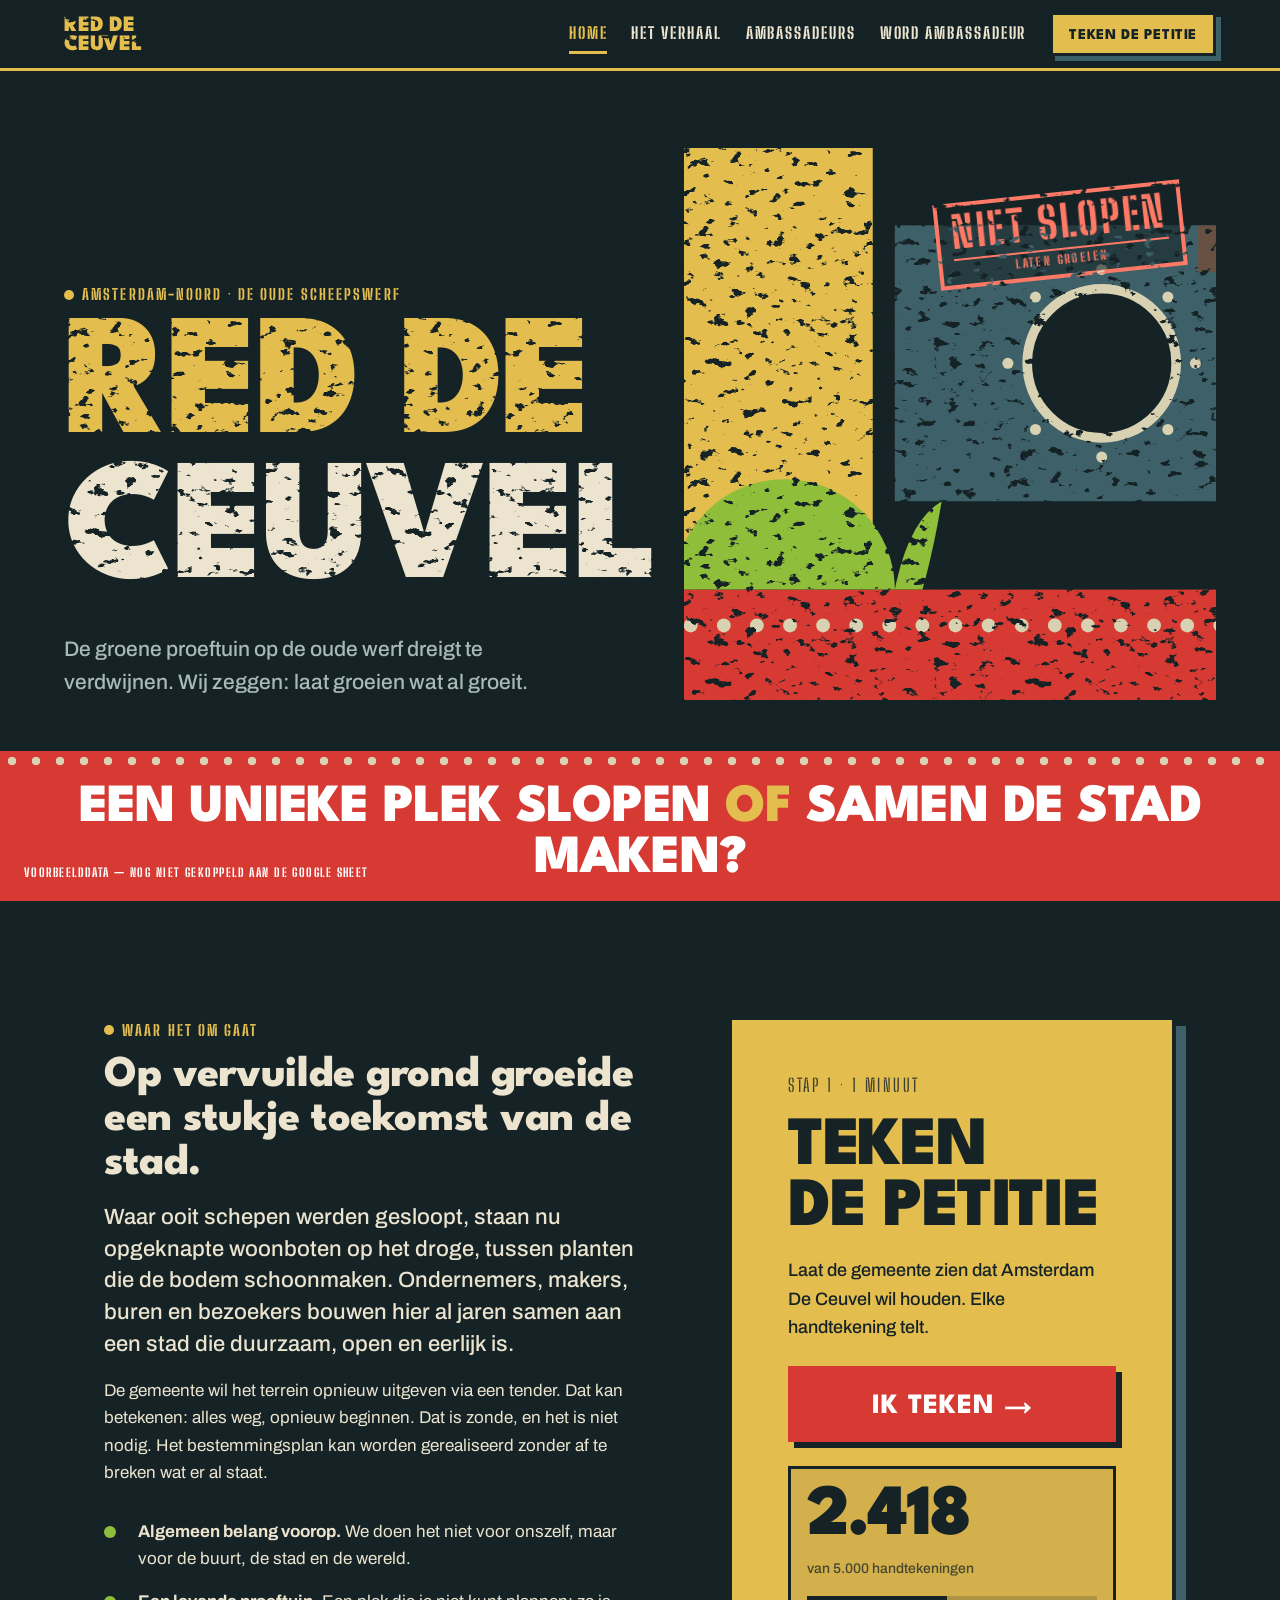
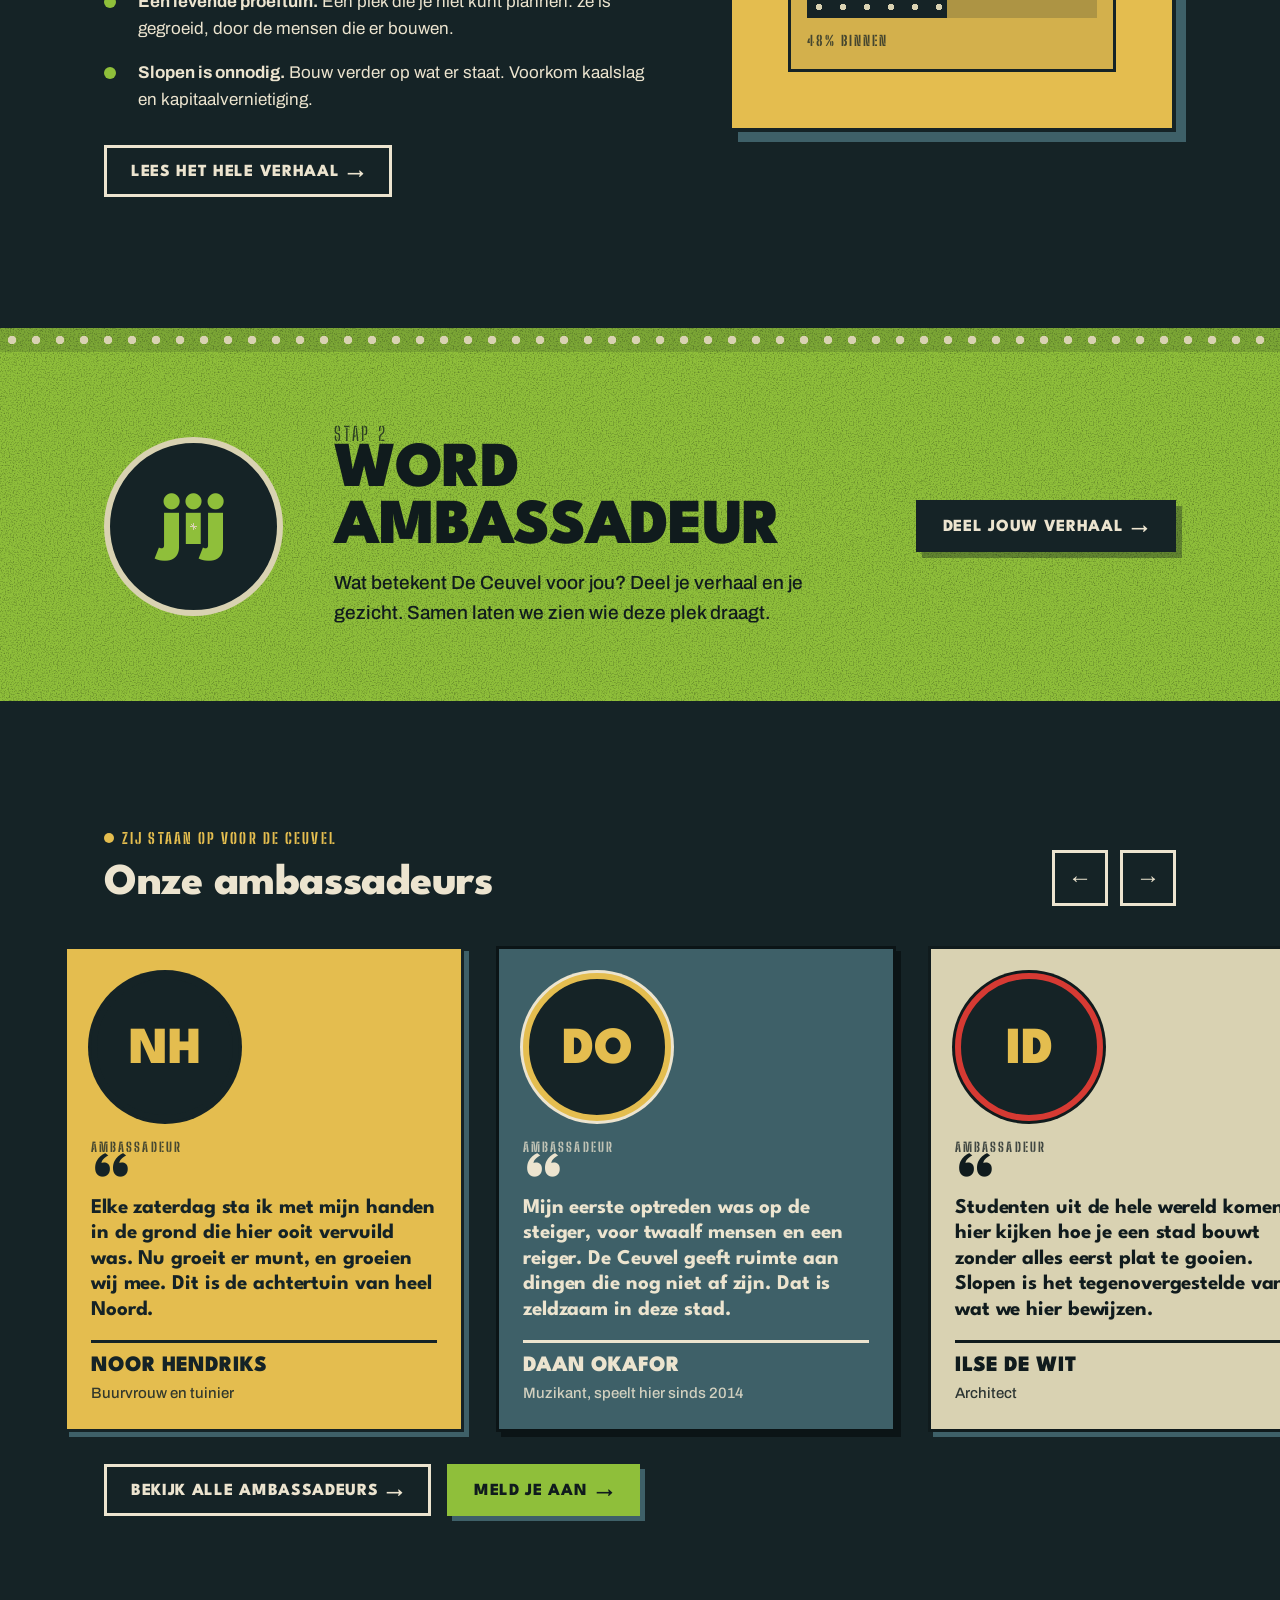
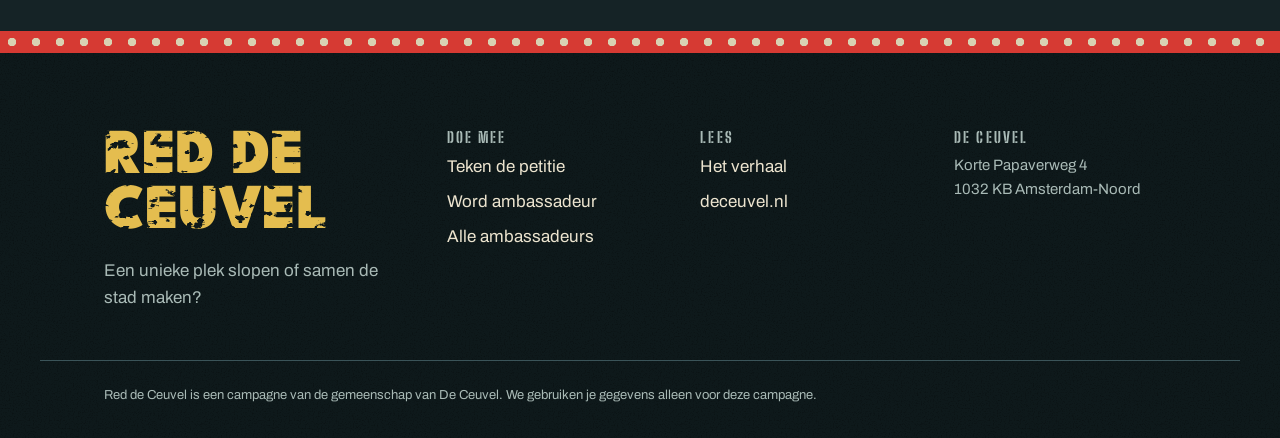
==== index.html @ db4e9fab "Red de Ceuvel actiewebsite: landing, petitie, ambassadeurs, verhaal + Google Sheets-backend Co-Autho" ====
<!doctype html>
<html lang="nl">
<head>
<meta charset="utf-8">
<meta name="viewport" content="width=device-width, initial-scale=1">
<title>Red de Ceuvel — Een unieke plek slopen of samen de stad maken?</title>
<meta name="description" content="De Ceuvel in Amsterdam-Noord dreigt te verdwijnen. Teken de petitie en word ambassadeur van de groene proeftuin op de oude scheepswerf.">
<meta property="og:title" content="Red de Ceuvel">
<meta property="og:description" content="Een unieke plek slopen of samen de stad maken? Teken voor het behoud van de Ceuvel.">
<meta property="og:url" content="https://reddeceuvel.nl/">
<meta property="og:type" content="website">
<meta name="theme-color" content="#152326">
<link rel="icon" href="assets/img/favicon.svg" type="image/svg+xml">
<link rel="preconnect" href="https://fonts.googleapis.com"><link rel="preconnect" href="https://fonts.gstatic.com" crossorigin>
<link rel="stylesheet" href="https://fonts.googleapis.com/css2?family=Archivo:wght@400;500;600;700&family=League+Spartan:wght@700;800;900&display=swap">
<link rel="stylesheet" href="https://fonts.googleapis.com/css2?family=Big+Shoulders+Stencil+Display:wght@800&display=swap">
<link rel="stylesheet" href="assets/css/style.css">
</head>
<body data-pagina="home">

<main>
  <!-- HERO: beeldmerk met banner -->
  <section class="hero rdc-korrel" aria-labelledby="hero-titel">
    <div class="hero-grond">
      <div class="hero-woorden">
        <p class="rdc-leus-kicker hero-in">Amsterdam-Noord · De oude scheepswerf</p>
        <h1 id="hero-titel" class="hero-merk rdc-grit hero-in hero-in-2"><span>Red de</span><span>Ceuvel</span></h1>
        <p class="hero-sub hero-in hero-in-3">De groene proeftuin op de oude werf dreigt te verdwijnen. Wij zeggen: laat groeien wat al groeit.</p>
      </div>
      <div class="hero-kunst" aria-hidden="true">
        <img class="rdc-grit" src="assets/img/werf.svg" alt="" style="position:absolute;inset:0;width:100%;height:100%;object-fit:cover">
        <span class="rdc-stamp rdc-stamp-sein rdc-grit-licht hero-stempel">Niet slopen<span class="rdc-stamp-sub">Laten groeien</span></span>
      </div>
    </div>
    <div class="hero-banner">
      <div class="nagelrij" aria-hidden="true"></div>
      <p class="hero-banner-tekst">Een unieke plek slopen <em>of</em> samen de stad maken?</p>
    </div>
  </section>

  <!-- PITCH + PETITIE CTA -->
  <section class="sectie">
    <div class="binnen pitch">
      <div class="opkomst">
        <p class="rdc-leus-kicker">Waar het om gaat</p>
        <h2 class="kop">Op vervuilde grond groeide een stukje toekomst van de stad.</h2>
        <p class="intro">Waar ooit schepen werden gesloopt, staan nu opgeknapte woonboten op het droge, tussen planten die de bodem schoonmaken. Ondernemers, makers, buren en bezoekers bouwen hier al jaren samen aan een stad die duurzaam, open en eerlijk is.</p>
        <p>De gemeente wil het terrein opnieuw uitgeven via een tender. Dat kan betekenen: alles weg, opnieuw beginnen. Dat is zonde, en het is niet nodig. Het bestemmingsplan kan worden gerealiseerd zonder af te breken wat er al staat.</p>
        <ul class="pitch-feiten">
          <li><span><b>Algemeen belang voorop.</b> We doen het niet voor onszelf, maar voor de buurt, de stad en de wereld.</span></li>
          <li><span><b>Een levende proeftuin.</b> Een plek die je niet kunt plannen: ze is gegroeid, door de mensen die er bouwen.</span></li>
          <li><span><b>Slopen is onnodig.</b> Bouw verder op wat er staat. Voorkom kaalslag en kapitaalvernietiging.</span></li>
        </ul>
        <p style="margin-top:var(--space-8)"><a class="rdc-btn rdc-btn-ghost rdc-btn-pijl" href="verhaal.html">Lees het hele verhaal</a></p>
      </div>
      <div class="cta-blok opkomst" id="teken">
        <p class="label">Stap 1 · 1 minuut</p>
        <h2>Teken<br>de petitie</h2>
        <p>Laat de gemeente zien dat Amsterdam De Ceuvel wil houden. Elke handtekening telt.</p>
        <a class="rdc-btn rdc-btn-sein rdc-btn-xl rdc-btn-pijl" href="petitie.html" style="width:100%">Ik teken</a>
        <div data-teller></div>
      </div>
    </div>
  </section>

  <!-- TWEEDE CTA: AMBASSADEUR -->
  <section class="amb-cta rdc-korrel">
    <div class="nagelrij" aria-hidden="true" style="background-color:rgba(16,27,29,.15)"></div>
    <div class="binnen">
      <div class="poort-groot" aria-hidden="true">jij</div>
      <div>
        <p class="label" style="color:var(--on-mos);opacity:.75">Stap 2</p>
        <h2>Word ambassadeur</h2>
        <p>Wat betekent De Ceuvel voor jou? Deel je verhaal en je gezicht. Samen laten we zien wie deze plek draagt.</p>
      </div>
      <a class="rdc-btn rdc-btn-pijl" href="word-ambassadeur.html">Deel jouw verhaal</a>
    </div>
  </section>

  <!-- CAROUSEL AMBASSADEURS -->
  <section class="sectie" aria-labelledby="amb-titel">
    <div class="binnen carrousel-kop">
      <div>
        <p class="rdc-leus-kicker">Zij staan op voor De Ceuvel</p>
        <h2 id="amb-titel" class="kop" style="margin:0">Onze ambassadeurs</h2>
      </div>
      <div class="carrousel-pijlen">
        <button class="pijl" data-richting="-1" aria-label="Vorige ambassadeurs">←</button>
        <button class="pijl" data-richting="1" aria-label="Volgende ambassadeurs">→</button>
      </div>
    </div>
    <div class="carrousel">
      <div class="carrousel-spoor" id="carrousel" tabindex="0" aria-label="Ambassadeurs"></div>
    </div>
    <div class="binnen" style="display:flex;gap:var(--space-4);flex-wrap:wrap">
      <a class="rdc-btn rdc-btn-ghost rdc-btn-pijl" href="ambassadeurs.html">Bekijk alle ambassadeurs</a>
      <a class="rdc-btn rdc-btn-mos rdc-btn-pijl" href="aanmelden.html">Meld je aan</a>
    </div>
  </section>
</main>

<script src="assets/js/config.js"></script>
<script src="assets/js/api.js"></script>
<script src="assets/js/main.js"></script>
<script>
(function () {
  var spoor = document.getElementById("carrousel");
  RDC.api.data().then(function (d) {
    var lijst = (d.ambassadeurs || []).slice().sort(function (a, b) { return (b.uitgelicht ? 1 : 0) - (a.uitgelicht ? 1 : 0); }).slice(0, 12);
    if (!lijst.length) {
      spoor.innerHTML = '<div class="leeg">De eerste ambassadeurs melden zich nu aan. <a href="aanmelden.html">Word jij de eerste?</a></div>';
      return;
    }
    spoor.innerHTML = lijst.map(function (a, i) { return RDC.ambKaart(a, i); }).join("");
  });

  function schuif(r) {
    var kaart = spoor.firstElementChild; if (!kaart) return;
    var stap = kaart.getBoundingClientRect().width + 32;
    var eind = spoor.scrollLeft + spoor.clientWidth >= spoor.scrollWidth - 8;
    if (r > 0 && eind) spoor.scrollTo({ left: 0, behavior: "smooth" });
    else spoor.scrollBy({ left: r * stap, behavior: "smooth" });
  }
  document.querySelectorAll(".pijl").forEach(function (b) {
    b.addEventListener("click", function () { schuif(+b.getAttribute("data-richting")); pauze = true; });
  });
  // automatisch doordraaien tot iemand zelf gaat schuiven
  var pauze = false;
  ["pointerdown", "wheel", "touchstart", "focusin", "mouseenter"].forEach(function (ev) { spoor.addEventListener(ev, function () { pauze = true; }, { passive: true }); });
  if (!matchMedia("(prefers-reduced-motion: reduce)").matches) setInterval(function () { if (!pauze && !document.hidden) schuif(1); }, 5000);
})();
</script>
</body>
</html>
---- assets/css/style.css ----
/* =========================================================================
   Red de Ceuvel — reddeceuvel.nl
   Huisstijl: "Red de Ceuvel" design system (thema Staal standaard, Papier voor lange tekst)
   ========================================================================= */

/* ---------- tokens ---------- */
:root {
  --surface: #152326; --surface-raised: #1f3236; --line: #3b5459;
  --ink: #ece4cf; --ink-muted: #a9bab6;
  --oker: #e4bd4f; --on-oker: #152326;
  --sein: #d63a33; --on-sein: #ffffff; --sein-tekst: #ff7a66;
  --mos: #8fbf3a; --on-mos: #101b1d;
  --staal: #3e6068; --on-staal: #ece4cf;
  --roest: #8a4524; --korstmos: #d9d2b2;
  --accent-tekst: var(--oker);
  --shadow-plaat: 5px 5px 0 #3e6068;
  --focus-ring: 0 0 0 3px #152326, 0 0 0 6px #e4bd4f;

  --font-display: "League Spartan", "Futura", "Avenir Next", sans-serif;
  --font-stencil: "Big Shoulders Stencil Display", "Big Shoulders Stencil", "Impact", sans-serif;
  --font-sans: "Archivo", "Helvetica Neue", Arial, sans-serif;

  --space-1: 4px; --space-2: 8px; --space-3: 12px; --space-4: 16px; --space-6: 24px; --space-8: 32px; --space-12: 48px;
  --radius-0: 0; --radius-sm: 2px; --radius-full: 9999px;
  --stroke-haar: 1px; --stroke-plaat: 3px; --stroke-las: 6px;
  --max: 1200px;
  --rand: clamp(20px, 5vw, 64px);
}
.thema-papier {
  --surface: #ece4cf; --surface-raised: #f7f2e4; --line: #b9ad8c;
  --ink: #101b1d; --ink-muted: #4a5856;
  --sein: #b3282d; --on-sein: #f7f2e4; --sein-tekst: #9b2a24;
  --mos: #3f6a1c; --on-mos: #f7f2e4;
  --staal: #2f4b52;
  --accent-tekst: var(--roest);
  --shadow-plaat: 5px 5px 0 #101b1d;
  --focus-ring: 0 0 0 3px #ece4cf, 0 0 0 6px #101b1d;
  background: var(--surface); color: var(--ink);
}

/* ---------- basis ---------- */
*, *::before, *::after { box-sizing: border-box; }
html { scroll-behavior: smooth; -webkit-text-size-adjust: 100%; }
body { margin: 0; font-family: var(--font-sans); font-size: 17px; line-height: 1.6; background: var(--surface); color: var(--ink); overflow-x: hidden; }
img { max-width: 100%; display: block; }
a { color: var(--accent-tekst); text-underline-offset: 3px; }
a:focus-visible, button:focus-visible, input:focus-visible, textarea:focus-visible, select:focus-visible, label:focus-within { outline: none; box-shadow: var(--focus-ring); }
.sr { position: absolute; width: 1px; height: 1px; overflow: hidden; clip: rect(0 0 0 0); white-space: nowrap; }
.binnen { max-width: var(--max); margin: 0 auto; padding: 0 var(--rand); }
.label { font-family: var(--font-stencil); font-weight: 800; font-size: 14px; line-height: 1; letter-spacing: .14em; text-transform: uppercase; color: var(--ink-muted); margin: 0 0 var(--space-3); }
.intro { font-size: clamp(19px, 2vw, 22px); line-height: 1.45; font-weight: 500; }
.kop { font-family: var(--font-display); font-weight: 800; font-size: clamp(30px, 4vw, 44px); line-height: 1; letter-spacing: -.01em; margin: 0 0 var(--space-4); }
.kop-s { font-family: var(--font-display); font-weight: 700; font-size: 24px; line-height: 1.1; margin: 0 0 var(--space-3); }
.sectie { padding: clamp(64px, 9vw, 128px) 0; position: relative; }

/* ---------- textuur: grit & korrel (uit het design system) ---------- */
.rdc-grit { -webkit-mask-image: url("[data-uri]"); mask-image: url("[data-uri]"); -webkit-mask-size: 320px 320px; mask-size: 320px 320px; }
.rdc-grit-licht { -webkit-mask-image: url("[data-uri]"); mask-image: url("[data-uri]"); -webkit-mask-size: 320px 320px; mask-size: 320px 320px; }
.rdc-korrel { position: relative; isolation: isolate; }
.rdc-korrel::after { content: ""; position: absolute; inset: 0; pointer-events: none; background-image: url("[data-uri]"); background-size: 240px 240px; opacity: .35; mix-blend-mode: multiply; z-index: 1; }
.rdc-korrel > * { position: relative; z-index: 2; }

/* klinknagelrij */
.nagelrij { height: 24px; background-image: radial-gradient(circle at 12px 50%, var(--korstmos) 0 4px, transparent 4.5px); background-size: 24px 100%; }
.nagelrij-sein { background-color: var(--sein); height: 28px; }

/* ---------- componenten (design system) ---------- */
.rdc-leus { margin: 0; }
.rdc-leus-kicker { display: inline-flex; align-items: center; gap: var(--space-2); font-family: var(--font-stencil); font-weight: 800; font-size: 15px; line-height: 1; letter-spacing: .14em; text-transform: uppercase; color: var(--accent-tekst); margin-bottom: var(--space-4); }
.rdc-leus-kicker::before { content: ""; width: 10px; height: 10px; border-radius: var(--radius-full); background: currentColor; }
.rdc-leus-titel { display: block; margin: 0; font-family: var(--font-display); font-weight: 900; text-transform: uppercase; letter-spacing: -.015em; line-height: .92; color: var(--ink); font-size: clamp(44px, 7vw, 88px); }
.rdc-leus-xl .rdc-leus-titel { font-size: clamp(64px, 12vw, 168px); line-height: .88; letter-spacing: -.02em; }
.rdc-leus-m .rdc-leus-titel { font-size: clamp(36px, 5vw, 56px); }
.rdc-leus-titel em { font-style: normal; color: var(--accent-tekst); }
.rdc-leus-balk { display: block; height: var(--stroke-las); width: 96px; background: var(--sein); margin-top: var(--space-6); }

.rdc-btn { display: inline-flex; align-items: center; justify-content: center; gap: var(--space-2); min-height: 52px; padding: 0 var(--space-6); border: var(--stroke-plaat) solid var(--ink); border-radius: 0; font-family: var(--font-display); font-weight: 800; font-size: 17px; line-height: 1; letter-spacing: .04em; text-transform: uppercase; text-decoration: none; cursor: pointer; box-shadow: var(--shadow-plaat); transition: transform .08s, box-shadow .08s; padding-top: 3px; }
.rdc-btn:hover { transform: translate(-2px, -2px); box-shadow: 7px 7px 0 var(--staal); }
.rdc-btn:active { transform: translate(3px, 3px); box-shadow: none; }
.rdc-btn-oker { background: var(--oker); color: var(--on-oker); border-color: var(--on-oker); }
.rdc-btn-sein { background: var(--sein); color: var(--on-sein); border-color: var(--sein); }
.rdc-btn-mos { background: var(--mos); color: var(--on-mos); border-color: var(--mos); }
.rdc-btn-ghost { background: transparent; color: var(--ink); box-shadow: none; }
.rdc-btn-ghost:hover { box-shadow: none; background: rgba(236,228,207,.08); }
.rdc-btn-pijl::after { content: "→"; font-family: var(--font-sans); font-weight: 700; transition: transform .15s; }
.rdc-btn-pijl:hover::after { transform: translateX(4px); }
.rdc-btn[disabled] { opacity: .5; cursor: wait; box-shadow: none; transform: none; }
.rdc-btn-xl { min-height: 76px; font-size: clamp(20px, 2.4vw, 28px); padding: 4px var(--space-8) 0; border-width: 4px; box-shadow: 8px 8px 0 var(--staal); }
.rdc-btn-xl:hover { box-shadow: 11px 11px 0 var(--staal); }
.thema-papier .rdc-btn:hover { box-shadow: 7px 7px 0 #101b1d; }

.rdc-stamp { display: inline-flex; flex-direction: column; align-items: center; padding: var(--space-1) var(--space-3) var(--space-2); border: 4px solid currentColor; font-family: var(--font-stencil); font-weight: 800; font-size: 32px; line-height: 1; letter-spacing: .06em; text-transform: uppercase; transform: rotate(-4deg); }
.rdc-stamp-sub { font-size: 12px; letter-spacing: .2em; margin-top: var(--space-1); padding-top: var(--space-1); border-top: 2px solid currentColor; width: 100%; text-align: center; }
.rdc-stamp-sein { color: var(--sein-tekst); }
.rdc-stamp-oker { color: var(--accent-tekst); }
.rdc-stamp-mos { color: var(--mos); }

.rdc-tag { display: inline-flex; align-items: center; gap: var(--space-2); height: 30px; padding: 2px var(--space-3) 0 var(--space-2); background: var(--surface-raised); border: 2px solid var(--line); color: var(--ink); font-family: var(--font-stencil); font-weight: 800; font-size: 14px; letter-spacing: .14em; text-transform: uppercase; }
.rdc-tag-nagel { width: 10px; height: 10px; border-radius: var(--radius-full); background: var(--ink-muted); margin-top: -2px; }
.rdc-tag-mos .rdc-tag-nagel { background: var(--mos); }
.rdc-tag-oker .rdc-tag-nagel { background: var(--oker); }
.rdc-tag-sein .rdc-tag-nagel { background: var(--sein); }

.rdc-counter { padding: var(--space-6); background: var(--surface-raised); border: var(--stroke-plaat) solid var(--ink); box-shadow: var(--shadow-plaat); }
.rdc-counter-kop { display: flex; align-items: baseline; gap: var(--space-2); flex-wrap: wrap; }
.rdc-counter-getal { font-family: var(--font-display); font-weight: 900; font-size: clamp(48px, 6vw, 72px); line-height: .9; letter-spacing: -.02em; color: var(--accent-tekst); font-variant-numeric: tabular-nums; }
.rdc-counter-doel { font-size: 14px; font-weight: 500; color: var(--ink-muted); }
.rdc-counter-balk { position: relative; height: 22px; margin: var(--space-4) 0 var(--space-3); background: var(--line); }
.rdc-counter-vul { position: absolute; inset: 0 auto 0 0; background-color: var(--mos); background-image: radial-gradient(circle at 12px 50%, var(--korstmos) 0 3px, transparent 3.5px); background-size: 24px 100%; transition: width 1.4s cubic-bezier(.2,.7,.2,1); }
.rdc-counter-voet { display: flex; justify-content: space-between; gap: var(--space-4); font-family: var(--font-stencil); font-weight: 800; font-size: 14px; letter-spacing: .14em; text-transform: uppercase; color: var(--ink-muted); }
.rdc-counter-voet b { color: var(--sein-tekst); font-weight: 800; }

/* ---------- header ---------- */
.kop-balk { position: sticky; top: 0; z-index: 50; display: flex; align-items: center; justify-content: space-between; gap: var(--space-6); padding: var(--space-3) var(--rand); background: rgba(21,35,38,.92); backdrop-filter: blur(8px); -webkit-backdrop-filter: blur(8px); border-bottom: var(--stroke-plaat) solid var(--oker); }
.kop-logo { text-decoration: none; color: var(--oker); font-family: var(--font-display); font-weight: 900; text-transform: uppercase; font-size: 22px; line-height: .86; letter-spacing: -.01em; padding-top: 4px; }
.kop-nav { display: flex; align-items: center; gap: var(--space-6); }
.kop-nav a:not(.rdc-btn) { color: var(--ink); text-decoration: none; font-family: var(--font-stencil); font-weight: 800; font-size: 16px; letter-spacing: .12em; text-transform: uppercase; padding: 6px 0; border-bottom: 3px solid transparent; }
.kop-nav a:not(.rdc-btn):hover, .kop-nav a[aria-current] { border-bottom-color: var(--oker); color: var(--oker); }
.kop-cta { min-height: 44px; font-size: 15px; padding: 3px var(--space-4) 0; }
.kop-menu-knop { display: none; background: none; border: 0; padding: 10px; cursor: pointer; }
.kop-menu-knop span:not(.sr) { display: block; width: 28px; height: 3px; background: var(--ink); margin: 5px 0; transition: transform .2s, opacity .2s; }
@media (max-width: 900px) {
  .kop-menu-knop { display: block; }
  .kop-nav { position: fixed; inset: 64px 0 auto 0; flex-direction: column; align-items: stretch; gap: 0; padding: var(--space-4) var(--rand) var(--space-8); background: var(--surface); border-bottom: var(--stroke-las) solid var(--oker); transform: translateY(-120%); transition: transform .25s; z-index: -1; }
  .kop-balk.open .kop-nav { transform: none; }
  .kop-nav a:not(.rdc-btn) { font-size: 26px; padding: var(--space-3) 0; border-bottom: 1px solid var(--line); }
  .kop-cta { margin-top: var(--space-6); }
  .kop-balk.open .kop-menu-knop span:nth-child(1) { transform: translateY(8px) rotate(45deg); }
  .kop-balk.open .kop-menu-knop span:nth-child(2) { opacity: 0; }
  .kop-balk.open .kop-menu-knop span:nth-child(3) { transform: translateY(-8px) rotate(-45deg); }
}

/* ---------- hero ---------- */
.hero { position: relative; min-height: calc(100svh - 70px); display: grid; grid-template-rows: 1fr auto; overflow: hidden; }
.hero-grond { position: relative; display: grid; grid-template-columns: minmax(0, 1.05fr) minmax(0, .95fr); align-items: end; gap: var(--space-8); padding: clamp(32px, 6vw, 80px) var(--rand) clamp(32px, 4vw, 56px); max-width: 1440px; margin: 0 auto; width: 100%; }
.hero-woorden { position: relative; z-index: 3; }
.hero-merk { font-family: var(--font-display); font-weight: 900; text-transform: uppercase; font-size: clamp(76px, 13.5vw, 210px); line-height: .84; letter-spacing: -.03em; color: var(--oker); margin: 0; }
.hero-merk span { display: block; }
.hero-merk span:last-child { color: var(--ink); }
.hero-sub { margin: var(--space-6) 0 0; max-width: 520px; font-size: clamp(18px, 1.8vw, 21px); color: var(--ink-muted); font-weight: 500; }
.hero-kunst { position: relative; align-self: stretch; min-height: 380px; }
.hero-kunst svg { position: absolute; inset: 0; width: 100%; height: 100%; }
.hero-stempel { position: absolute; right: 6%; top: 8%; z-index: 4; font-size: clamp(30px, 3.4vw, 46px); background: rgba(21,35,38,.6); animation: stempel 0.6s cubic-bezier(.3,1.6,.5,1) .9s both; }
@keyframes stempel { from { transform: rotate(-14deg) scale(2.2); opacity: 0; } to { transform: rotate(-6deg) scale(1); opacity: 1; } }
.hero-banner { position: relative; z-index: 3; background: var(--sein); color: var(--on-sein); }
.hero-banner .nagelrij { height: 20px; background-color: transparent; }
.hero-banner-tekst { margin: 0; padding: var(--space-3) var(--rand) var(--space-4); font-family: var(--font-display); font-weight: 900; text-transform: uppercase; font-size: clamp(24px, 4.2vw, 60px); line-height: .95; letter-spacing: -.015em; text-align: center; }
.hero-banner-tekst em { font-style: normal; color: var(--oker); }
@media (max-width: 860px) {
  .hero-grond { grid-template-columns: 1fr; }
  .hero { min-height: 0; }
  .hero-grond { gap: var(--space-4); padding-top: var(--space-4); }
  .hero-kunst { order: -1; min-height: 0; height: clamp(180px, 48vw, 320px); margin: 0 calc(var(--rand) * -1) 0 30%; }
  .hero-stempel { top: auto; bottom: 8px; right: auto; left: -48%; font-size: 26px; }
}
.hero-in { animation: in .8s cubic-bezier(.2,.8,.2,1) both; }
.hero-in-2 { animation-delay: .12s; } .hero-in-3 { animation-delay: .24s; }
@keyframes in { from { opacity: 0; transform: translateY(24px); } to { opacity: 1; transform: none; } }

/* ---------- pitch + CTA ---------- */
.pitch { display: grid; grid-template-columns: minmax(0, 1.1fr) minmax(0, .9fr); gap: clamp(32px, 6vw, 96px); align-items: start; }
.pitch p { margin: 0 0 var(--space-4); }
.pitch-feiten { display: grid; gap: var(--space-4); margin: var(--space-8) 0 0; padding: 0; list-style: none; }
.pitch-feiten li { display: grid; grid-template-columns: 22px 1fr; gap: var(--space-3); align-items: baseline; }
.pitch-feiten li::before { content: ""; width: 12px; height: 12px; border-radius: 50%; background: var(--mos); transform: translateY(1px); }
.pitch-feiten b { color: var(--ink); }
@media (max-width: 860px) { .pitch { grid-template-columns: 1fr; } }

.cta-blok { background: var(--oker); color: var(--on-oker); padding: clamp(32px, 5vw, 56px); position: relative; border: 4px solid var(--on-oker); box-shadow: 10px 10px 0 var(--staal); }
.cta-blok .label { color: var(--on-oker); opacity: .8; }
.cta-blok h2 { font-family: var(--font-display); font-weight: 900; text-transform: uppercase; font-size: clamp(40px, 5.4vw, 72px); line-height: .88; letter-spacing: -.02em; margin: 0 0 var(--space-4); }
.cta-blok p { font-size: 18px; margin: 0 0 var(--space-6); font-weight: 500; }
.cta-blok .rdc-btn-sein { box-shadow: 6px 6px 0 var(--on-oker); }
.cta-blok .rdc-btn-sein:hover { box-shadow: 9px 9px 0 var(--on-oker); }
.cta-blok [data-teller] .rdc-counter { margin-top: var(--space-6); background: rgba(21,35,38,.08); border-color: var(--on-oker); box-shadow: none; padding: var(--space-4); }
.cta-blok .rdc-counter-getal { color: var(--on-oker); }
.cta-blok .rdc-counter-doel, .cta-blok .rdc-counter-voet { color: rgba(21,35,38,.75); }
.cta-blok .rdc-counter-balk { background: rgba(21,35,38,.2); }
.cta-blok .rdc-counter-vul { background-color: var(--on-oker); }

/* tweede CTA: ambassadeur */
.amb-cta { background: var(--mos); color: var(--on-mos); position: relative; overflow: hidden; }
.amb-cta .binnen { display: grid; grid-template-columns: auto 1fr auto; gap: clamp(24px, 4vw, 64px); align-items: center; padding-top: clamp(40px, 6vw, 72px); padding-bottom: clamp(40px, 6vw, 72px); }
.amb-cta h2 { font-family: var(--font-display); font-weight: 900; text-transform: uppercase; font-size: clamp(36px, 5vw, 68px); line-height: .88; letter-spacing: -.02em; margin: 0 0 var(--space-3); }
.amb-cta p { margin: 0; font-size: 19px; font-weight: 500; max-width: 560px; }
.amb-cta .rdc-btn { background: var(--surface); color: var(--ink); border-color: var(--surface); box-shadow: 6px 6px 0 rgba(16,27,29,.35); }
.poort-groot { width: clamp(110px, 14vw, 180px); aspect-ratio: 1; border-radius: 50%; border: var(--stroke-las) solid var(--korstmos); background: var(--surface); position: relative; display: grid; place-items: center; font-family: var(--font-display); font-weight: 900; font-size: clamp(44px, 6vw, 76px); color: var(--mos); }
.poort-groot::before { content: ""; position: absolute; inset: -18px; border-radius: 50%; background: radial-gradient(circle, var(--korstmos) 0 3px, transparent 3.5px) 0 0 / 100% 100%; -webkit-mask: repeating-conic-gradient(#000 0 4deg, transparent 4deg 45deg); mask: repeating-conic-gradient(#000 0 4deg, transparent 4deg 45deg); }
@media (max-width: 860px) { .amb-cta .binnen { grid-template-columns: 1fr; } .poort-groot { display: none; } }

/* ---------- ambassadeurkaarten ---------- */
.amb { --kaart: var(--oker); --kaart-ink: var(--on-oker); --kaart-ring: var(--surface); background: var(--kaart); color: var(--kaart-ink); padding: var(--space-6); border: var(--stroke-plaat) solid var(--kaart-ink); box-shadow: var(--shadow-plaat); display: flex; flex-direction: column; gap: var(--space-4); position: relative; transition: transform .25s cubic-bezier(.2,.8,.2,1), box-shadow .25s; }
.amb:hover { transform: translate(-3px, -3px) rotate(-.4deg); box-shadow: 9px 9px 0 var(--staal); }
.amb-staal { --kaart: var(--staal); --kaart-ink: var(--on-staal); --kaart-ring: var(--oker); }
.amb-staal.amb { box-shadow: 5px 5px 0 #0b1416; border-color: #0b1416; }
.amb-korstmos { --kaart: var(--korstmos); --kaart-ink: #101b1d; --kaart-ring: var(--sein); }
.amb-mos { --kaart: var(--mos); --kaart-ink: var(--on-mos); --kaart-ring: var(--surface); }
.amb-poort { width: 148px; aspect-ratio: 1; border-radius: 50%; overflow: hidden; border: var(--stroke-las) solid var(--kaart-ring); background: var(--surface); display: grid; place-items: center; flex: none; box-shadow: 0 0 0 3px var(--kaart-ink); }
.amb-poort img { width: 100%; height: 100%; object-fit: cover; filter: contrast(1.05) saturate(1.05); }
.amb-init { font-family: var(--font-display); font-weight: 900; font-size: 52px; color: var(--oker); padding-top: 8px; }
.amb-label { margin: 0; font-family: var(--font-stencil); font-weight: 800; font-size: 13px; letter-spacing: .16em; text-transform: uppercase; opacity: .75; }
.amb-quote { margin: var(--space-2) 0 var(--space-4); font-family: var(--font-display); font-weight: 700; font-size: 21px; line-height: 1.22; letter-spacing: -.005em; }
.amb-quote::before { content: "“"; display: block; font-size: 72px; line-height: .55; font-weight: 900; height: 30px; }
.amb-naam { margin: 0; font-family: var(--font-display); font-weight: 900; text-transform: uppercase; font-size: 22px; line-height: 1; padding-top: var(--space-3); border-top: 3px solid currentColor; }
.amb-wie { margin: var(--space-1) 0 0; font-size: 15px; font-weight: 500; opacity: .85; }
.amb-wie a { color: inherit; font-weight: 700; }
.amb-tekst { display: flex; flex-direction: column; flex: 1; }
.amb-tekst .amb-naam { margin-top: auto; }

/* carrousel */
.carrousel { position: relative; }
.carrousel-spoor { display: grid; grid-auto-flow: column; grid-auto-columns: min(400px, 82vw); gap: var(--space-8); overflow-x: auto; scroll-snap-type: x mandatory; padding: var(--space-4) var(--rand) var(--space-8); scrollbar-width: none; scroll-padding: 0 var(--rand); }
.carrousel-spoor::-webkit-scrollbar { display: none; }
.carrousel-spoor > * { scroll-snap-align: start; }
.carrousel-kop { display: flex; justify-content: space-between; align-items: end; gap: var(--space-6); flex-wrap: wrap; margin-bottom: var(--space-6); }
.carrousel-pijlen { display: flex; gap: var(--space-3); }
.pijl { width: 56px; height: 56px; border: var(--stroke-plaat) solid var(--ink); background: transparent; color: var(--ink); font-size: 24px; cursor: pointer; display: grid; place-items: center; transition: background .15s, color .15s; }
.pijl:hover { background: var(--oker); color: var(--on-oker); border-color: var(--oker); }

/* ---------- pagina-kop (subpagina's) ---------- */
.pkop { position: relative; padding: clamp(56px, 9vw, 120px) 0 clamp(40px, 6vw, 72px); overflow: hidden; }
.pkop .intro { max-width: 680px; margin: var(--space-6) 0 0; color: var(--ink-muted); }
.pkop-kunst { position: absolute; right: -40px; top: 40px; width: min(44vw, 520px); opacity: .9; pointer-events: none; }
@media (max-width: 860px) { .pkop-kunst { opacity: .25; } }

/* ---------- formulieren ---------- */
.formulier { display: grid; gap: var(--space-6); }
.rij-2 { display: grid; grid-template-columns: 1fr 1fr; gap: var(--space-4); }
@media (max-width: 600px) { .rij-2 { grid-template-columns: 1fr; } }
.veld { display: grid; gap: var(--space-2); }
.veld > label, .veld-label { font-family: var(--font-display); font-weight: 800; font-size: 18px; line-height: 1.1; }
.veld .hulp { font-size: 14px; color: var(--ink-muted); margin: -2px 0 0; line-height: 1.4; }
.verplicht { color: var(--accent-tekst); }
.veld input, .veld textarea, .veld select { width: 100%; font: inherit; font-size: 17px; color: var(--ink); background: var(--surface); border: var(--stroke-plaat) solid var(--line); border-radius: var(--radius-sm); padding: 13px 14px; transition: border-color .15s; }
.veld textarea { min-height: 150px; resize: vertical; line-height: 1.5; }
.veld input:hover, .veld textarea:hover, .veld select:hover { border-color: var(--ink-muted); }
.veld input:focus, .veld textarea:focus, .veld select:focus { border-color: var(--oker); outline: none; }
.veld input:user-invalid, .veld textarea:user-invalid { border-color: var(--sein-tekst); }
.teken-teller { justify-self: end; font-family: var(--font-stencil); font-weight: 800; letter-spacing: .1em; font-size: 14px; color: var(--ink-muted); }
.teken-teller.bijna { color: var(--sein-tekst); }
.vink { display: grid; grid-template-columns: 28px 1fr; gap: var(--space-3); align-items: start; cursor: pointer; font-size: 15px; line-height: 1.45; }
.vink input { appearance: none; -webkit-appearance: none; width: 28px; height: 28px; margin: 0; border: var(--stroke-plaat) solid var(--ink-muted); background: var(--surface); cursor: pointer; display: grid; place-items: center; }
.vink input:checked { background: var(--mos); border-color: var(--mos); }
.vink input:checked::after { content: ""; width: 8px; height: 14px; border: solid var(--on-mos); border-width: 0 3px 3px 0; transform: rotate(45deg) translate(-1px, -2px); }
.vink input:focus-visible { box-shadow: var(--focus-ring); outline: none; }
.hp { position: absolute; left: -9999px; width: 1px; height: 1px; overflow: hidden; }
.fout { background: var(--sein); color: var(--on-sein); padding: var(--space-3) var(--space-4); font-weight: 600; margin: 0; }
.privacy { font-size: 13px; color: var(--ink-muted); margin: 0; line-height: 1.5; }
.plaat { background: var(--surface-raised); border: var(--stroke-plaat) solid var(--ink); box-shadow: var(--shadow-plaat); padding: clamp(24px, 4vw, 40px); }

/* ---------- petitie ---------- */
.petitie-grid { display: grid; grid-template-columns: minmax(0, 1fr) minmax(0, 520px); gap: clamp(32px, 6vw, 80px); align-items: start; }
.petitie-grid aside { position: sticky; top: 100px; }
@media (max-width: 960px) { .petitie-grid { grid-template-columns: 1fr; } .petitie-grid aside { position: static; } }
.oproep { background: var(--surface-raised); border-left: var(--stroke-las) solid var(--oker); padding: var(--space-6) var(--space-8); margin: var(--space-8) 0; }
.oproep h2 { margin-top: 0; }
.oproep ol { padding-left: 1.2em; margin: 0; }
.oproep li { margin-bottom: var(--space-3); }
.oproep li::marker { font-family: var(--font-display); font-weight: 900; color: var(--oker); }
.formulier-kop { font-family: var(--font-display); font-weight: 900; text-transform: uppercase; font-size: clamp(34px, 4vw, 48px); line-height: .9; letter-spacing: -.02em; margin: 0 0 var(--space-2); }
.ondertekenaars { list-style: none; padding: 0; margin: 0; display: grid; gap: 0; }
.ondertekenaars li { padding: var(--space-4) 0; border-bottom: 1px solid var(--line); display: grid; grid-template-columns: 44px 1fr; gap: var(--space-3); align-items: start; }
.ondertekenaars .nagel { width: 44px; height: 44px; border-radius: 50%; background: var(--staal); border: 3px solid var(--korstmos); display: grid; place-items: center; font-family: var(--font-display); font-weight: 900; color: var(--oker); font-size: 17px; padding-top: 3px; }
.ondertekenaars b { font-family: var(--font-display); font-size: 18px; }
.ondertekenaars small { color: var(--ink-muted); font-size: 14px; display: block; }
.ondertekenaars q { display: block; margin-top: 4px; font-style: italic; }

/* bedankt-staat */
.bedankt { text-align: left; }
.bedankt .rdc-stamp { font-size: clamp(26px, 3.2vw, 40px); max-width: 100%; margin-bottom: var(--space-6); animation: stempel .55s cubic-bezier(.3,1.6,.5,1) both; }
.bedankt h2 { font-family: var(--font-display); font-weight: 900; text-transform: uppercase; font-size: clamp(36px, 5vw, 56px); line-height: .9; margin: 0 0 var(--space-4); }
.deelrij { display: flex; flex-wrap: wrap; gap: var(--space-3); margin: var(--space-4) 0 var(--space-6); }
.deel { display: inline-flex; align-items: center; min-height: 44px; padding: 3px var(--space-4) 0; border: var(--stroke-plaat) solid var(--ink); background: transparent; color: var(--ink); font-family: var(--font-stencil); font-weight: 800; font-size: 15px; letter-spacing: .12em; text-transform: uppercase; text-decoration: none; cursor: pointer; }
.deel:hover { background: var(--ink); color: var(--surface); }
.deel-wa { background: var(--mos); color: var(--on-mos); border-color: var(--mos); }
.confetti { position: fixed; inset: 0; pointer-events: none; z-index: 100; overflow: hidden; }
.confetti i { position: absolute; top: -20px; width: 12px; height: 12px; animation: val 2.6s cubic-bezier(.2,.6,.4,1) forwards; }
@keyframes val { to { transform: translateY(110vh) rotate(720deg); opacity: .6; } }

/* ---------- word ambassadeur (wervend) ---------- */
.wa-hero { position: relative; overflow: hidden; padding: clamp(56px, 9vw, 120px) 0 0; }
.wa-hero-grid { display: grid; grid-template-columns: minmax(0, 1.1fr) minmax(0, .9fr); gap: clamp(32px, 5vw, 72px); align-items: center; }
@media (max-width: 900px) { .wa-hero-grid { grid-template-columns: 1fr; } }
.wa-titel { font-family: var(--font-display); font-weight: 900; text-transform: uppercase; font-size: clamp(64px, 11vw, 160px); line-height: .84; letter-spacing: -.03em; margin: 0; }
.wa-titel .geel { color: var(--oker); }
.wa-titel .groen { color: var(--mos); }
.wa-stapel { position: relative; height: clamp(380px, 46vw, 560px); }
.wa-stapel .amb { position: absolute; width: min(330px, 78%); }
.wa-stapel .amb:nth-child(1) { left: 0; top: 8%; transform: rotate(-6deg); z-index: 1; }
.wa-stapel .amb:nth-child(2) { right: 0; top: 0; transform: rotate(4deg); z-index: 2; }
.wa-stapel .amb:nth-child(3) { left: 14%; bottom: 0; transform: rotate(-1.5deg); z-index: 3; }
.wa-stapel .amb .amb-poort { width: 96px; }
.wa-stapel .amb .amb-quote { font-size: 17px; display: -webkit-box; -webkit-line-clamp: 4; -webkit-box-orient: vertical; overflow: hidden; }
.wa-stappen { display: grid; grid-template-columns: repeat(3, 1fr); gap: var(--space-6); counter-reset: stap; }
@media (max-width: 860px) { .wa-stappen { grid-template-columns: 1fr; } }
.wa-stap { border: var(--stroke-plaat) solid var(--ink); padding: var(--space-8) var(--space-6) var(--space-6); position: relative; background: var(--surface-raised); }
.wa-stap::before { counter-increment: stap; content: counter(stap); position: absolute; top: -28px; left: var(--space-6); width: 56px; height: 56px; border-radius: 50%; background: var(--oker); color: var(--on-oker); display: grid; place-items: center; font-family: var(--font-display); font-weight: 900; font-size: 28px; padding-top: 4px; border: 4px solid var(--surface); }
.wa-stap h3 { font-family: var(--font-display); font-weight: 800; font-size: 26px; line-height: 1.05; margin: var(--space-3) 0 var(--space-2); }
.wa-stap p { margin: 0; color: var(--ink-muted); }
.grote-quote { font-family: var(--font-display); font-weight: 900; text-transform: uppercase; font-size: clamp(36px, 6vw, 84px); line-height: .9; letter-spacing: -.02em; margin: 0; }
.grote-quote em { font-style: normal; color: var(--accent-tekst); }
.marquee { overflow: hidden; background: var(--oker); color: var(--on-oker); border-block: 4px solid var(--on-oker); }
.marquee-spoor { display: flex; width: max-content; animation: marquee 32s linear infinite; }
.marquee span { font-family: var(--font-display); font-weight: 900; text-transform: uppercase; font-size: clamp(28px, 4vw, 52px); padding: 18px 0 12px; white-space: nowrap; }
.marquee span::after { content: "●"; font-size: .4em; vertical-align: middle; margin: 0 .9em; color: var(--sein); }
@keyframes marquee { to { transform: translateX(-50%); } }

/* ---------- aanmelden ---------- */
.aanmeld-grid { display: grid; grid-template-columns: minmax(0, 1fr) minmax(0, 420px); gap: clamp(32px, 5vw, 72px); align-items: start; }
.aanmeld-grid aside { position: sticky; top: 100px; }
@media (max-width: 960px) { .aanmeld-grid { grid-template-columns: 1fr; } .aanmeld-grid aside { position: static; order: -1; } }
.foto-drop { position: relative; display: grid; grid-template-columns: auto 1fr; gap: var(--space-6); align-items: center; padding: var(--space-6); border: 3px dashed var(--ink-muted); background: var(--surface); cursor: pointer; transition: border-color .15s, background .15s; }
.foto-drop:hover, .foto-drop.sleep { border-color: var(--oker); background: rgba(228,189,79,.06); }
.foto-drop input { position: absolute; inset: 0; opacity: 0; cursor: pointer; }
.foto-drop-poort { width: 140px; aspect-ratio: 1; border-radius: 50%; border: var(--stroke-las) solid var(--korstmos); background: var(--surface-raised) center / cover no-repeat; display: grid; place-items: center; font-size: 40px; color: var(--oker); font-family: var(--font-display); font-weight: 900; }
.foto-drop-poort.heeft-foto { border-color: var(--oker); }
.foto-drop strong { font-family: var(--font-display); font-size: 22px; display: block; line-height: 1.1; margin-bottom: 4px; }
.foto-drop span { color: var(--ink-muted); font-size: 15px; }
@media (max-width: 520px) { .foto-drop { grid-template-columns: 1fr; justify-items: center; text-align: center; } }
.voorbeeld-label { display: flex; align-items: center; gap: var(--space-2); }
.voorbeeld-label::before { content: ""; width: 10px; height: 10px; border-radius: 50%; background: var(--sein); animation: knipper 1.4s infinite; }
@keyframes knipper { 50% { opacity: .25; } }
aside .amb .amb-poort { width: 180px; }
.stapjes { display: flex; gap: var(--space-2); margin-bottom: var(--space-6); flex-wrap: wrap; }

/* ---------- ambassadeurs-overzicht ---------- */
.amb-grid { columns: 3 340px; column-gap: var(--space-8); }
.amb-grid .amb { break-inside: avoid; margin-bottom: var(--space-8); }
.amb-grid .amb:nth-child(4n+2) .amb-poort, .amb-grid .amb:nth-child(4n+4) .amb-poort { width: 120px; }
.amb-grid .amb-groot .amb-quote { font-size: 26px; }
.tel-kop { display: flex; align-items: baseline; gap: var(--space-4); flex-wrap: wrap; }
.tel-groot { font-family: var(--font-display); font-weight: 900; font-size: clamp(80px, 12vw, 160px); line-height: .8; color: var(--oker); letter-spacing: -.03em; }
.leeg { border: 3px dashed var(--line); padding: var(--space-8); text-align: center; color: var(--ink-muted); }

/* ---------- verhaal ---------- */
.verhaal-inhoud { max-width: 760px; }
.verhaal-inhoud p { margin: 0 0 var(--space-4); font-size: 18px; line-height: 1.7; }
.pijler { display: grid; grid-template-columns: minmax(0, 280px) minmax(0, 1fr); gap: clamp(24px, 5vw, 80px); padding: clamp(48px, 7vw, 96px) 0; border-top: var(--stroke-plaat) solid var(--ink); }
@media (max-width: 860px) { .pijler { grid-template-columns: 1fr; } }
.pijler-nr { font-family: var(--font-display); font-weight: 900; font-size: clamp(96px, 14vw, 200px); line-height: .8; color: var(--accent-tekst); letter-spacing: -.04em; }
.pijler h2 { font-family: var(--font-display); font-weight: 900; text-transform: uppercase; font-size: clamp(36px, 5vw, 64px); line-height: .9; letter-spacing: -.02em; margin: 0 0 var(--space-6); }
.pijler blockquote { margin: var(--space-8) 0; padding: var(--space-4) 0 var(--space-4) var(--space-6); border-left: var(--stroke-las) solid var(--sein); font-family: var(--font-display); font-weight: 800; font-size: clamp(22px, 2.6vw, 30px); line-height: 1.15; }
.inhoud-nav { display: flex; gap: var(--space-3); flex-wrap: wrap; margin-top: var(--space-8); }

/* ---------- footer ---------- */
.voet { background: #0e191b; color: var(--ink); margin-top: 0; }
.voet .nagelrij { background-color: var(--sein); height: 22px; }
.voet-binnen { max-width: var(--max); margin: 0 auto; padding: clamp(48px, 6vw, 80px) var(--rand) var(--space-8); display: grid; grid-template-columns: 1.4fr 1fr 1fr 1fr; gap: var(--space-8); }
@media (max-width: 860px) { .voet-binnen { grid-template-columns: 1fr 1fr; } .voet-binnen > div:first-child { grid-column: 1 / -1; } }
.voet-leus { margin: 0; font-family: var(--font-display); font-weight: 900; text-transform: uppercase; font-size: 64px; line-height: .86; color: var(--oker); letter-spacing: -.02em; }
.voet-slogan { color: var(--ink-muted); max-width: 300px; }
.voet-kolom { display: flex; flex-direction: column; gap: var(--space-2); }
.voet-kolom a { color: var(--ink); text-decoration: none; }
.voet-kolom a:hover { color: var(--oker); }
.voet-kolom p { margin: 0; color: var(--ink-muted); font-size: 15px; }
.voet-klein { max-width: var(--max); margin: 0 auto; padding: var(--space-6) var(--rand) var(--space-8); border-top: 1px solid var(--line); font-size: 13px; color: var(--ink-muted); }

.demo-melding { position: fixed; left: 12px; bottom: 12px; z-index: 90; background: var(--sein); color: var(--on-sein); font-family: var(--font-stencil); font-weight: 800; font-size: 12px; letter-spacing: .12em; text-transform: uppercase; padding: 8px 12px 6px; }

/* ---------- beweging ---------- */
.opkomst { opacity: 0; transform: translateY(28px); transition: opacity .7s ease, transform .7s cubic-bezier(.2,.8,.2,1); }
.opkomst.zichtbaar { opacity: 1; transform: none; }
@media (prefers-reduced-motion: reduce) {
  *, *::before, *::after { animation: none !important; transition: none !important; }
  .opkomst { opacity: 1; transform: none; }
  html { scroll-behavior: auto; }
}
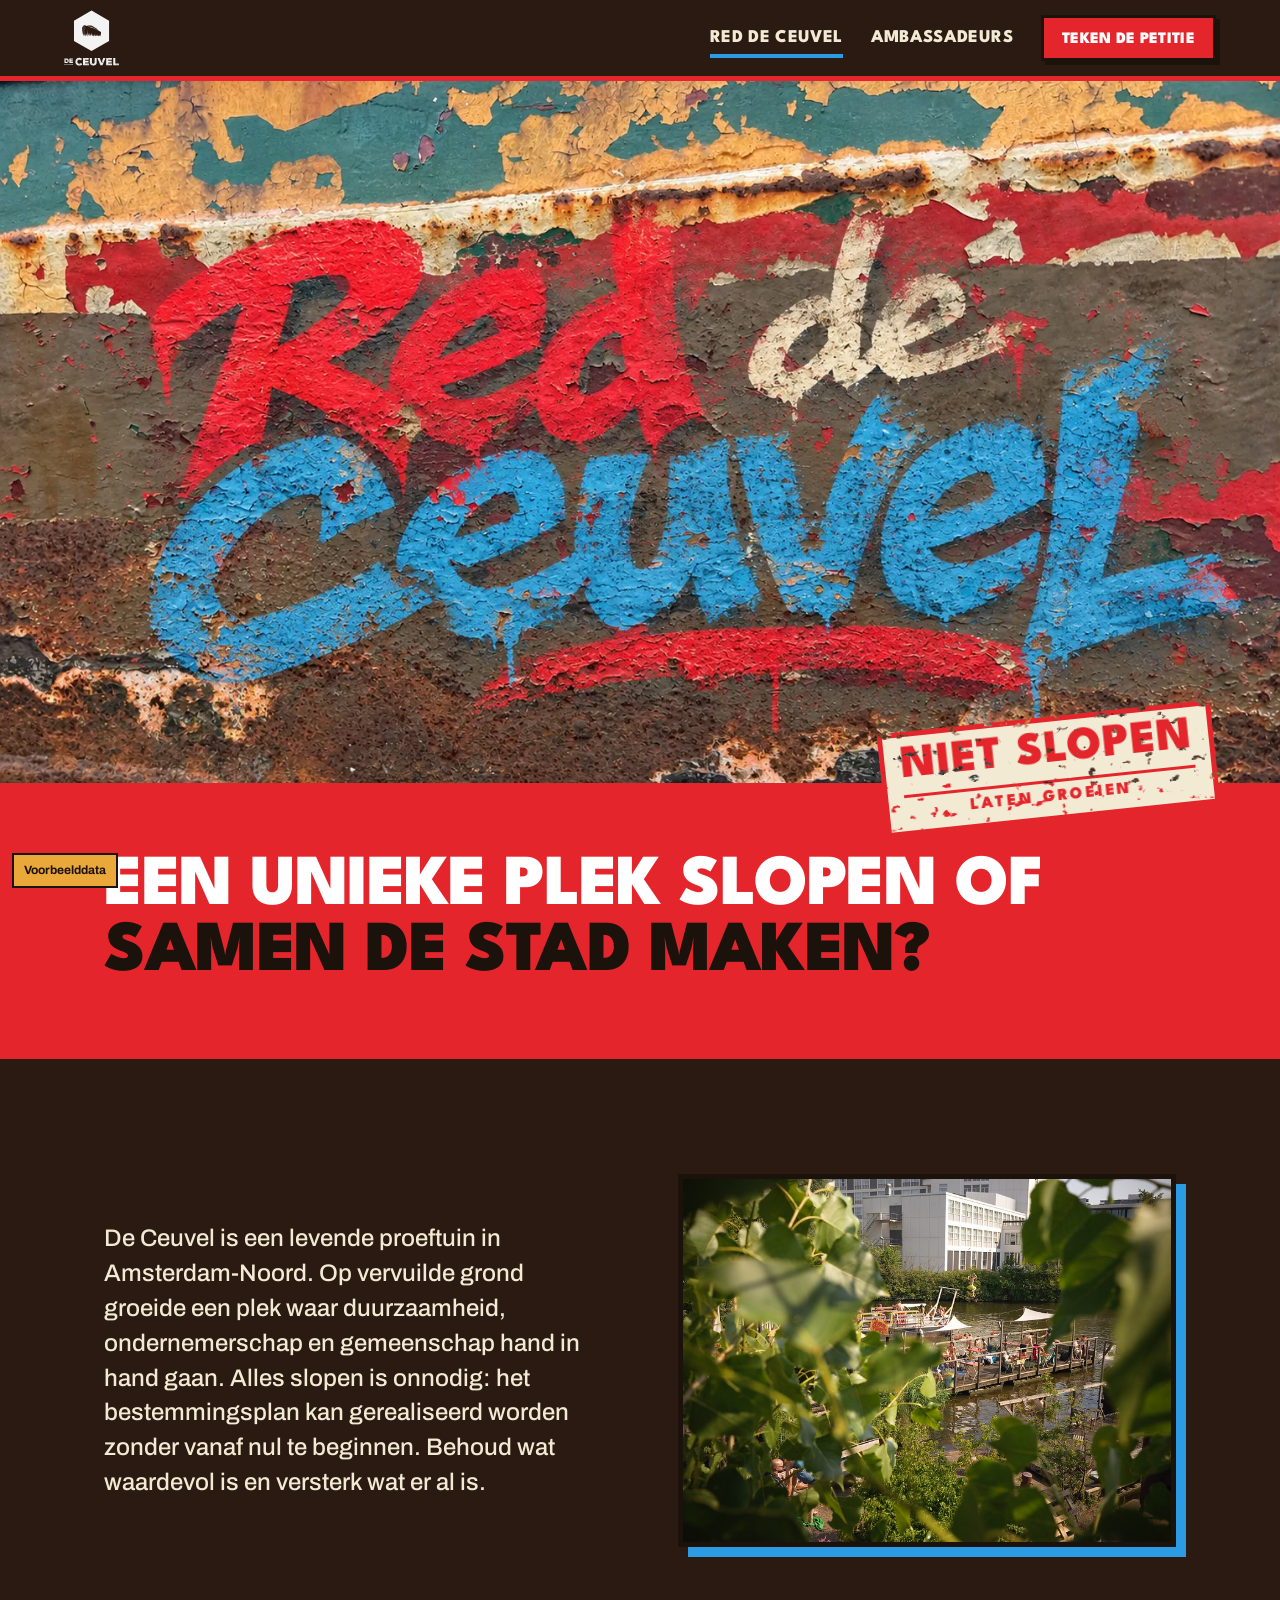
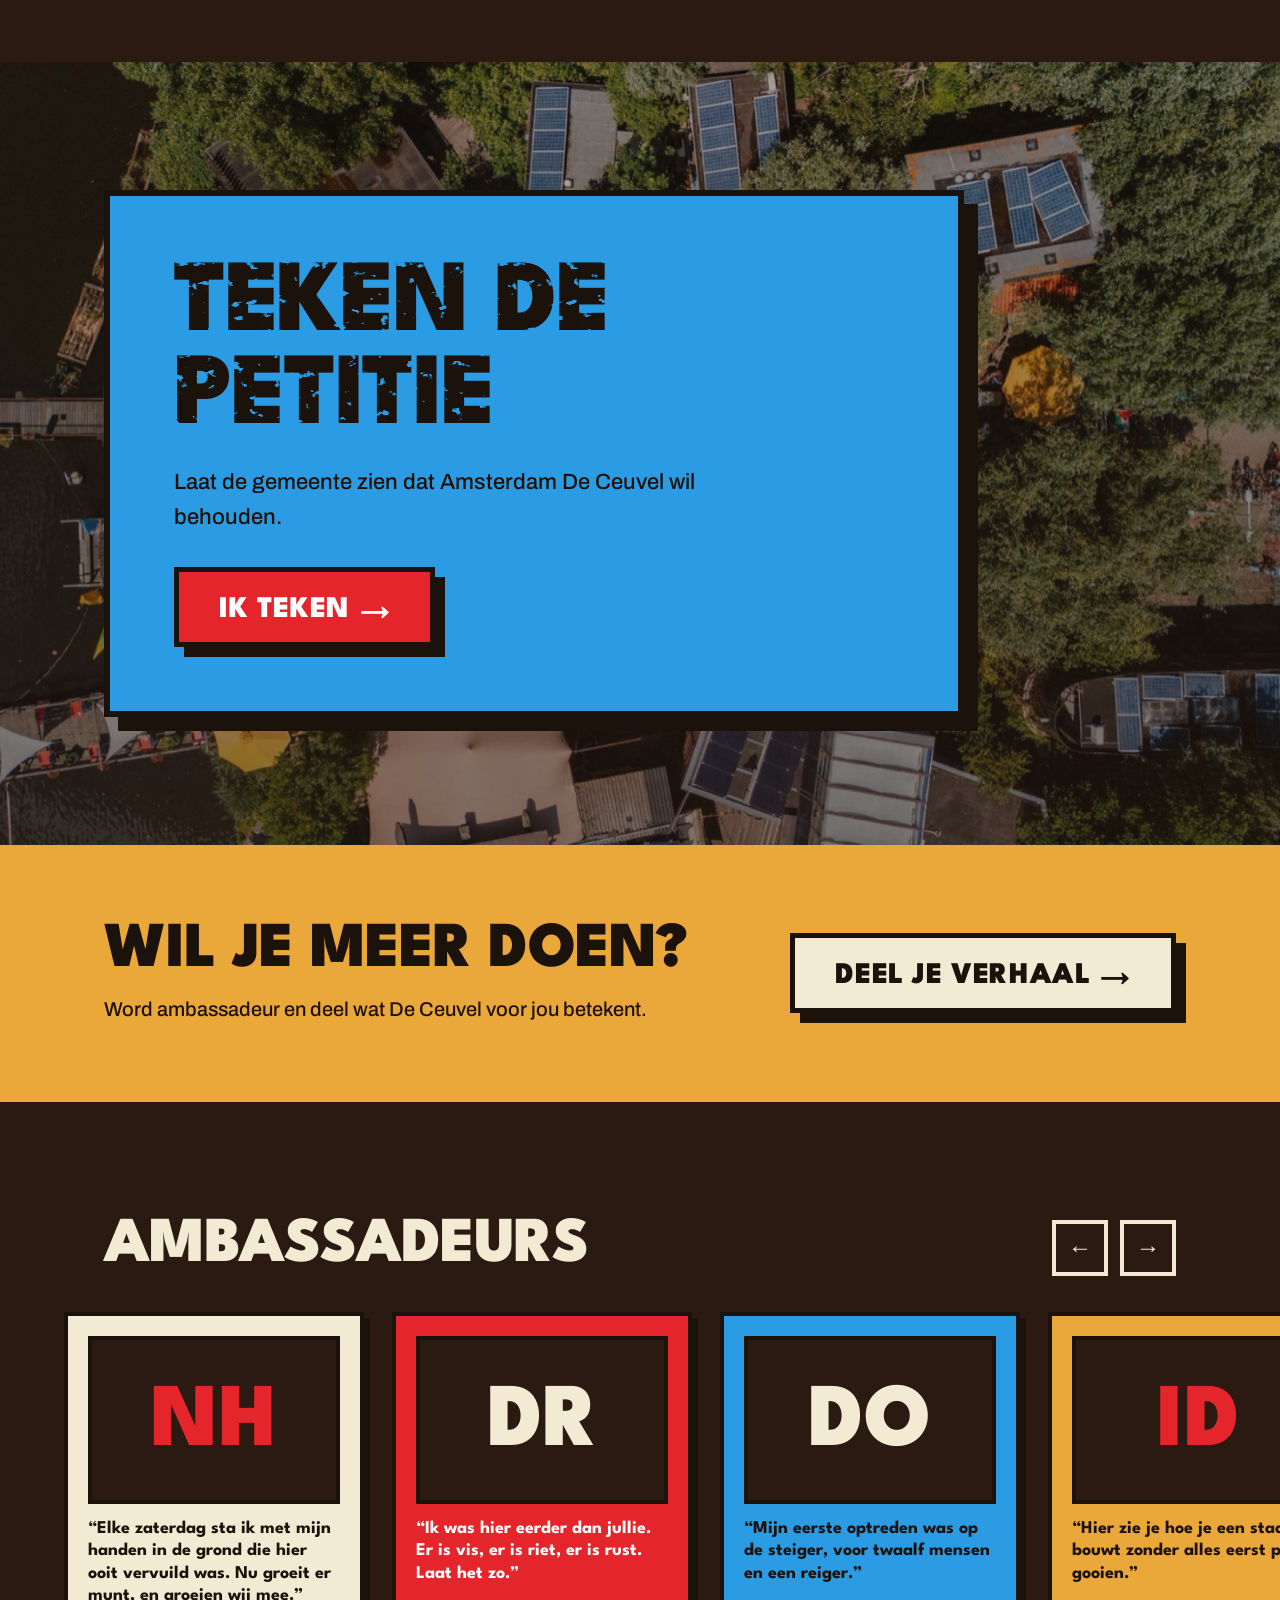
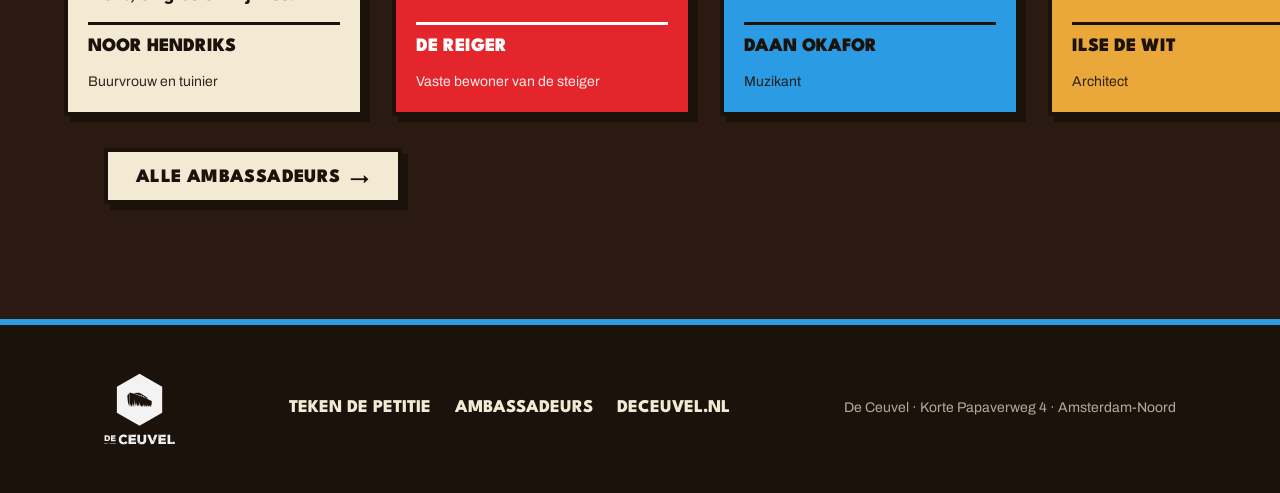
==== commit 71a8194e: "Herontwerp: kleuren uit het Red de Ceuvel-beeld, veel minder tekst, petitie via petities.nl - Huisst" ====
--- a/index.html
+++ b/index.html
@@ -3,131 +3,93 @@
 <head>
 <meta charset="utf-8">
 <meta name="viewport" content="width=device-width, initial-scale=1">
-<title>Red de Ceuvel — Een unieke plek slopen of samen de stad maken?</title>
-<meta name="description" content="De Ceuvel in Amsterdam-Noord dreigt te verdwijnen. Teken de petitie en word ambassadeur van de groene proeftuin op de oude scheepswerf.">
+<title>Red de Ceuvel</title>
+<meta name="description" content="Een unieke plek slopen of samen de stad maken? Teken de petitie voor het behoud van De Ceuvel in Amsterdam-Noord.">
 <meta property="og:title" content="Red de Ceuvel">
-<meta property="og:description" content="Een unieke plek slopen of samen de stad maken? Teken voor het behoud van de Ceuvel.">
-<meta property="og:url" content="https://reddeceuvel.nl/">
-<meta property="og:type" content="website">
-<meta name="theme-color" content="#152326">
+<meta property="og:description" content="Een unieke plek slopen of samen de stad maken? Teken de petitie.">
+<meta property="og:image" content="https://reddeceuvel.nl/assets/img/foto/hero.webp">
+<meta name="theme-color" content="#2a1a12">
 <link rel="icon" href="assets/img/favicon.svg" type="image/svg+xml">
 <link rel="preconnect" href="https://fonts.googleapis.com"><link rel="preconnect" href="https://fonts.gstatic.com" crossorigin>
-<link rel="stylesheet" href="https://fonts.googleapis.com/css2?family=Archivo:wght@400;500;600;700&family=League+Spartan:wght@700;800;900&display=swap">
-<link rel="stylesheet" href="https://fonts.googleapis.com/css2?family=Big+Shoulders+Stencil+Display:wght@800&display=swap">
-<link rel="stylesheet" href="assets/css/style.css">
+<link rel="stylesheet" href="https://fonts.googleapis.com/css2?family=Archivo:wght@400;500;700&family=League+Spartan:wght@700;800;900&display=swap">
+<link rel="stylesheet" href="assets/css/style.css?v=3">
 </head>
 <body data-pagina="home">
+<main>
+  <section class="hero">
+    <h1>Red de Ceuvel</h1>
+    <img src="assets/img/foto/hero.webp" alt="Red de Ceuvel, geschilderd op roestig scheepsstaal" fetchpriority="high">
+    <span class="stempel verf">Niet slopen<small>Laten groeien</small></span>
+  </section>
 
-<main>
-  <!-- HERO: beeldmerk met banner -->
-  <section class="hero rdc-korrel" aria-labelledby="hero-titel">
-    <div class="hero-grond">
-      <div class="hero-woorden">
-        <p class="rdc-leus-kicker hero-in">Amsterdam-Noord · De oude scheepswerf</p>
-        <h1 id="hero-titel" class="hero-merk rdc-grit hero-in hero-in-2"><span>Red de</span><span>Ceuvel</span></h1>
-        <p class="hero-sub hero-in hero-in-3">De groene proeftuin op de oude werf dreigt te verdwijnen. Wij zeggen: laat groeien wat al groeit.</p>
-      </div>
-      <div class="hero-kunst" aria-hidden="true">
-        <img class="rdc-grit" src="assets/img/werf.svg" alt="" style="position:absolute;inset:0;width:100%;height:100%;object-fit:cover">
-        <span class="rdc-stamp rdc-stamp-sein rdc-grit-licht hero-stempel">Niet slopen<span class="rdc-stamp-sub">Laten groeien</span></span>
-      </div>
-    </div>
-    <div class="hero-banner">
-      <div class="nagelrij" aria-hidden="true"></div>
-      <p class="hero-banner-tekst">Een unieke plek slopen <em>of</em> samen de stad maken?</p>
+  <section class="slogan">
+    <div class="binnen">
+      <p>Een unieke plek slopen of <em>samen de stad maken?</em></p>
     </div>
   </section>
 
-  <!-- PITCH + PETITIE CTA -->
   <section class="sectie">
-    <div class="binnen pitch">
-      <div class="opkomst">
-        <p class="rdc-leus-kicker">Waar het om gaat</p>
-        <h2 class="kop">Op vervuilde grond groeide een stukje toekomst van de stad.</h2>
-        <p class="intro">Waar ooit schepen werden gesloopt, staan nu opgeknapte woonboten op het droge, tussen planten die de bodem schoonmaken. Ondernemers, makers, buren en bezoekers bouwen hier al jaren samen aan een stad die duurzaam, open en eerlijk is.</p>
-        <p>De gemeente wil het terrein opnieuw uitgeven via een tender. Dat kan betekenen: alles weg, opnieuw beginnen. Dat is zonde, en het is niet nodig. Het bestemmingsplan kan worden gerealiseerd zonder af te breken wat er al staat.</p>
-        <ul class="pitch-feiten">
-          <li><span><b>Algemeen belang voorop.</b> We doen het niet voor onszelf, maar voor de buurt, de stad en de wereld.</span></li>
-          <li><span><b>Een levende proeftuin.</b> Een plek die je niet kunt plannen: ze is gegroeid, door de mensen die er bouwen.</span></li>
-          <li><span><b>Slopen is onnodig.</b> Bouw verder op wat er staat. Voorkom kaalslag en kapitaalvernietiging.</span></li>
-        </ul>
-        <p style="margin-top:var(--space-8)"><a class="rdc-btn rdc-btn-ghost rdc-btn-pijl" href="verhaal.html">Lees het hele verhaal</a></p>
-      </div>
-      <div class="cta-blok opkomst" id="teken">
-        <p class="label">Stap 1 · 1 minuut</p>
-        <h2>Teken<br>de petitie</h2>
-        <p>Laat de gemeente zien dat Amsterdam De Ceuvel wil houden. Elke handtekening telt.</p>
-        <a class="rdc-btn rdc-btn-sein rdc-btn-xl rdc-btn-pijl" href="petitie.html" style="width:100%">Ik teken</a>
-        <div data-teller></div>
+    <div class="binnen verhaal">
+      <p class="lead opkomst">De Ceuvel is een levende proeftuin in Amsterdam-Noord. Op vervuilde grond groeide een plek waar duurzaamheid, ondernemerschap en gemeenschap hand in hand gaan. Alles slopen is onnodig: het bestemmingsplan kan gerealiseerd worden zonder vanaf nul te beginnen. Behoud wat waardevol is en versterk wat er al is.</p>
+      <img class="opkomst" src="assets/img/foto/terras.jpg" alt="Mensen op de steigers van De Ceuvel aan het water" loading="lazy">
+    </div>
+  </section>
+
+  <section class="petitie-band" style="background-image:url(assets/img/foto/luchtfoto.jpg)">
+    <div class="binnen">
+      <div class="petitie-blok opkomst">
+        <h2 class="titel verf">Teken de petitie</h2>
+        <p>Laat de gemeente zien dat Amsterdam De Ceuvel wil behouden.</p>
+        <a class="knop knop-rood knop-xl" href="petitie.html">Ik teken</a>
       </div>
     </div>
   </section>
 
-  <!-- TWEEDE CTA: AMBASSADEUR -->
-  <section class="amb-cta rdc-korrel">
-    <div class="nagelrij" aria-hidden="true" style="background-color:rgba(16,27,29,.15)"></div>
+  <section class="meer">
     <div class="binnen">
-      <div class="poort-groot" aria-hidden="true">jij</div>
       <div>
-        <p class="label" style="color:var(--on-mos);opacity:.75">Stap 2</p>
-        <h2>Word ambassadeur</h2>
-        <p>Wat betekent De Ceuvel voor jou? Deel je verhaal en je gezicht. Samen laten we zien wie deze plek draagt.</p>
+        <h2 class="titel-m">Wil je meer doen?</h2>
+        <p>Word ambassadeur en deel wat De Ceuvel voor jou betekent.</p>
       </div>
-      <a class="rdc-btn rdc-btn-pijl" href="word-ambassadeur.html">Deel jouw verhaal</a>
+      <a class="knop knop-xl" href="aanmelden.html">Deel je verhaal</a>
     </div>
   </section>
 
-  <!-- CAROUSEL AMBASSADEURS -->
-  <section class="sectie" aria-labelledby="amb-titel">
-    <div class="binnen carrousel-kop">
-      <div>
-        <p class="rdc-leus-kicker">Zij staan op voor De Ceuvel</p>
-        <h2 id="amb-titel" class="kop" style="margin:0">Onze ambassadeurs</h2>
-      </div>
-      <div class="carrousel-pijlen">
-        <button class="pijl" data-richting="-1" aria-label="Vorige ambassadeurs">←</button>
-        <button class="pijl" data-richting="1" aria-label="Volgende ambassadeurs">→</button>
+  <section class="sectie">
+    <div class="binnen rij-kop">
+      <h2 class="titel-m">Ambassadeurs</h2>
+      <div class="pijlen">
+        <button class="pijl" data-richting="-1" aria-label="Vorige">←</button>
+        <button class="pijl" data-richting="1" aria-label="Volgende">→</button>
       </div>
     </div>
-    <div class="carrousel">
-      <div class="carrousel-spoor" id="carrousel" tabindex="0" aria-label="Ambassadeurs"></div>
-    </div>
-    <div class="binnen" style="display:flex;gap:var(--space-4);flex-wrap:wrap">
-      <a class="rdc-btn rdc-btn-ghost rdc-btn-pijl" href="ambassadeurs.html">Bekijk alle ambassadeurs</a>
-      <a class="rdc-btn rdc-btn-mos rdc-btn-pijl" href="aanmelden.html">Meld je aan</a>
-    </div>
+    <div class="carrousel" id="carrousel" tabindex="0" aria-label="Ambassadeurs"></div>
+    <div class="binnen"><a class="knop" href="ambassadeurs.html">Alle ambassadeurs</a></div>
   </section>
 </main>
 
-<script src="assets/js/config.js"></script>
-<script src="assets/js/api.js"></script>
-<script src="assets/js/main.js"></script>
+<script src="assets/js/config.js?v=3"></script>
+<script src="assets/js/api.js?v=3"></script>
+<script src="assets/js/main.js?v=3"></script>
 <script>
 (function () {
-  var spoor = document.getElementById("carrousel");
-  RDC.api.data().then(function (d) {
-    var lijst = (d.ambassadeurs || []).slice().sort(function (a, b) { return (b.uitgelicht ? 1 : 0) - (a.uitgelicht ? 1 : 0); }).slice(0, 12);
-    if (!lijst.length) {
-      spoor.innerHTML = '<div class="leeg">De eerste ambassadeurs melden zich nu aan. <a href="aanmelden.html">Word jij de eerste?</a></div>';
-      return;
-    }
-    spoor.innerHTML = lijst.map(function (a, i) { return RDC.ambKaart(a, i); }).join("");
+  var spoor = document.getElementById("carrousel"), pauze = false;
+  RDC.api.ambassadeurs().then(function (d) {
+    var l = (d.ambassadeurs || []).slice().sort(function (a, b) { return (b.uitgelicht ? 1 : 0) - (a.uitgelicht ? 1 : 0); }).slice(0, 12);
+    spoor.innerHTML = l.length ? l.map(RDC.ambKaart).join("")
+      : '<div class="leeg">Nog geen ambassadeurs. <a href="aanmelden.html">Word jij de eerste?</a></div>';
   });
-
   function schuif(r) {
-    var kaart = spoor.firstElementChild; if (!kaart) return;
-    var stap = kaart.getBoundingClientRect().width + 32;
+    var k = spoor.firstElementChild; if (!k) return;
     var eind = spoor.scrollLeft + spoor.clientWidth >= spoor.scrollWidth - 8;
     if (r > 0 && eind) spoor.scrollTo({ left: 0, behavior: "smooth" });
-    else spoor.scrollBy({ left: r * stap, behavior: "smooth" });
+    else spoor.scrollBy({ left: r * (k.getBoundingClientRect().width + 28), behavior: "smooth" });
   }
   document.querySelectorAll(".pijl").forEach(function (b) {
-    b.addEventListener("click", function () { schuif(+b.getAttribute("data-richting")); pauze = true; });
+    b.addEventListener("click", function () { pauze = true; schuif(+b.dataset.richting); });
   });
-  // automatisch doordraaien tot iemand zelf gaat schuiven
-  var pauze = false;
   ["pointerdown", "wheel", "touchstart", "focusin", "mouseenter"].forEach(function (ev) { spoor.addEventListener(ev, function () { pauze = true; }, { passive: true }); });
-  if (!matchMedia("(prefers-reduced-motion: reduce)").matches) setInterval(function () { if (!pauze && !document.hidden) schuif(1); }, 5000);
+  if (!matchMedia("(prefers-reduced-motion: reduce)").matches) setInterval(function () { if (!pauze && !document.hidden) schuif(1); }, 4500);
 })();
 </script>
 </body>
--- a/assets/css/style.css
+++ b/assets/css/style.css
@@ -1,367 +1,220 @@
 /* =========================================================================
    Red de Ceuvel — reddeceuvel.nl
-   Huisstijl: "Red de Ceuvel" design system (thema Staal standaard, Papier voor lange tekst)
+   Kleuren uit het geschilderde "Red de Ceuvel"-beeld: seinrood, hemelsblauw,
+   gebroken wit, oker, zeegroen op roestbruin.
    ========================================================================= */
-
-/* ---------- tokens ---------- */
 :root {
-  --surface: #152326; --surface-raised: #1f3236; --line: #3b5459;
-  --ink: #ece4cf; --ink-muted: #a9bab6;
-  --oker: #e4bd4f; --on-oker: #152326;
-  --sein: #d63a33; --on-sein: #ffffff; --sein-tekst: #ff7a66;
-  --mos: #8fbf3a; --on-mos: #101b1d;
-  --staal: #3e6068; --on-staal: #ece4cf;
-  --roest: #8a4524; --korstmos: #d9d2b2;
-  --accent-tekst: var(--oker);
-  --shadow-plaat: 5px 5px 0 #3e6068;
-  --focus-ring: 0 0 0 3px #152326, 0 0 0 6px #e4bd4f;
+  --rood: #e4262c;
+  --rood-donker: #c41d23;
+  --blauw: #2b9be3;
+  --creme: #f3ead4;
+  --oker: #eaa73a;
+  --groen: #1f7a6c;
+  --roest: #7a3b1d;
+  --bruin: #2a1a12;
+  --bruin-2: #3a251a;
+  --inkt: #1c120c;
 
   --font-display: "League Spartan", "Futura", "Avenir Next", sans-serif;
-  --font-stencil: "Big Shoulders Stencil Display", "Big Shoulders Stencil", "Impact", sans-serif;
   --font-sans: "Archivo", "Helvetica Neue", Arial, sans-serif;
-
-  --space-1: 4px; --space-2: 8px; --space-3: 12px; --space-4: 16px; --space-6: 24px; --space-8: 32px; --space-12: 48px;
-  --radius-0: 0; --radius-sm: 2px; --radius-full: 9999px;
-  --stroke-haar: 1px; --stroke-plaat: 3px; --stroke-las: 6px;
   --max: 1200px;
   --rand: clamp(20px, 5vw, 64px);
+  --plaat: 6px 6px 0 var(--inkt);
 }
-.thema-papier {
-  --surface: #ece4cf; --surface-raised: #f7f2e4; --line: #b9ad8c;
-  --ink: #101b1d; --ink-muted: #4a5856;
-  --sein: #b3282d; --on-sein: #f7f2e4; --sein-tekst: #9b2a24;
-  --mos: #3f6a1c; --on-mos: #f7f2e4;
-  --staal: #2f4b52;
-  --accent-tekst: var(--roest);
-  --shadow-plaat: 5px 5px 0 #101b1d;
-  --focus-ring: 0 0 0 3px #ece4cf, 0 0 0 6px #101b1d;
-  background: var(--surface); color: var(--ink);
-}
-
-/* ---------- basis ---------- */
+
 *, *::before, *::after { box-sizing: border-box; }
 html { scroll-behavior: smooth; -webkit-text-size-adjust: 100%; }
-body { margin: 0; font-family: var(--font-sans); font-size: 17px; line-height: 1.6; background: var(--surface); color: var(--ink); overflow-x: hidden; }
+body { margin: 0; font-family: var(--font-sans); font-size: 18px; line-height: 1.6; background: var(--bruin); color: var(--creme); overflow-x: hidden; }
 img { max-width: 100%; display: block; }
-a { color: var(--accent-tekst); text-underline-offset: 3px; }
-a:focus-visible, button:focus-visible, input:focus-visible, textarea:focus-visible, select:focus-visible, label:focus-within { outline: none; box-shadow: var(--focus-ring); }
+a { color: inherit; text-underline-offset: 3px; }
+:focus-visible { outline: 4px solid var(--oker); outline-offset: 3px; }
 .sr { position: absolute; width: 1px; height: 1px; overflow: hidden; clip: rect(0 0 0 0); white-space: nowrap; }
 .binnen { max-width: var(--max); margin: 0 auto; padding: 0 var(--rand); }
-.label { font-family: var(--font-stencil); font-weight: 800; font-size: 14px; line-height: 1; letter-spacing: .14em; text-transform: uppercase; color: var(--ink-muted); margin: 0 0 var(--space-3); }
-.intro { font-size: clamp(19px, 2vw, 22px); line-height: 1.45; font-weight: 500; }
-.kop { font-family: var(--font-display); font-weight: 800; font-size: clamp(30px, 4vw, 44px); line-height: 1; letter-spacing: -.01em; margin: 0 0 var(--space-4); }
-.kop-s { font-family: var(--font-display); font-weight: 700; font-size: 24px; line-height: 1.1; margin: 0 0 var(--space-3); }
-.sectie { padding: clamp(64px, 9vw, 128px) 0; position: relative; }
-
-/* ---------- textuur: grit & korrel (uit het design system) ---------- */
-.rdc-grit { -webkit-mask-image: url("[data-uri]"); mask-image: url("[data-uri]"); -webkit-mask-size: 320px 320px; mask-size: 320px 320px; }
-.rdc-grit-licht { -webkit-mask-image: url("[data-uri]"); mask-image: url("[data-uri]"); -webkit-mask-size: 320px 320px; mask-size: 320px 320px; }
-.rdc-korrel { position: relative; isolation: isolate; }
-.rdc-korrel::after { content: ""; position: absolute; inset: 0; pointer-events: none; background-image: url("[data-uri]"); background-size: 240px 240px; opacity: .35; mix-blend-mode: multiply; z-index: 1; }
-.rdc-korrel > * { position: relative; z-index: 2; }
-
-/* klinknagelrij */
-.nagelrij { height: 24px; background-image: radial-gradient(circle at 12px 50%, var(--korstmos) 0 4px, transparent 4.5px); background-size: 24px 100%; }
-.nagelrij-sein { background-color: var(--sein); height: 28px; }
-
-/* ---------- componenten (design system) ---------- */
-.rdc-leus { margin: 0; }
-.rdc-leus-kicker { display: inline-flex; align-items: center; gap: var(--space-2); font-family: var(--font-stencil); font-weight: 800; font-size: 15px; line-height: 1; letter-spacing: .14em; text-transform: uppercase; color: var(--accent-tekst); margin-bottom: var(--space-4); }
-.rdc-leus-kicker::before { content: ""; width: 10px; height: 10px; border-radius: var(--radius-full); background: currentColor; }
-.rdc-leus-titel { display: block; margin: 0; font-family: var(--font-display); font-weight: 900; text-transform: uppercase; letter-spacing: -.015em; line-height: .92; color: var(--ink); font-size: clamp(44px, 7vw, 88px); }
-.rdc-leus-xl .rdc-leus-titel { font-size: clamp(64px, 12vw, 168px); line-height: .88; letter-spacing: -.02em; }
-.rdc-leus-m .rdc-leus-titel { font-size: clamp(36px, 5vw, 56px); }
-.rdc-leus-titel em { font-style: normal; color: var(--accent-tekst); }
-.rdc-leus-balk { display: block; height: var(--stroke-las); width: 96px; background: var(--sein); margin-top: var(--space-6); }
-
-.rdc-btn { display: inline-flex; align-items: center; justify-content: center; gap: var(--space-2); min-height: 52px; padding: 0 var(--space-6); border: var(--stroke-plaat) solid var(--ink); border-radius: 0; font-family: var(--font-display); font-weight: 800; font-size: 17px; line-height: 1; letter-spacing: .04em; text-transform: uppercase; text-decoration: none; cursor: pointer; box-shadow: var(--shadow-plaat); transition: transform .08s, box-shadow .08s; padding-top: 3px; }
-.rdc-btn:hover { transform: translate(-2px, -2px); box-shadow: 7px 7px 0 var(--staal); }
-.rdc-btn:active { transform: translate(3px, 3px); box-shadow: none; }
-.rdc-btn-oker { background: var(--oker); color: var(--on-oker); border-color: var(--on-oker); }
-.rdc-btn-sein { background: var(--sein); color: var(--on-sein); border-color: var(--sein); }
-.rdc-btn-mos { background: var(--mos); color: var(--on-mos); border-color: var(--mos); }
-.rdc-btn-ghost { background: transparent; color: var(--ink); box-shadow: none; }
-.rdc-btn-ghost:hover { box-shadow: none; background: rgba(236,228,207,.08); }
-.rdc-btn-pijl::after { content: "→"; font-family: var(--font-sans); font-weight: 700; transition: transform .15s; }
-.rdc-btn-pijl:hover::after { transform: translateX(4px); }
-.rdc-btn[disabled] { opacity: .5; cursor: wait; box-shadow: none; transform: none; }
-.rdc-btn-xl { min-height: 76px; font-size: clamp(20px, 2.4vw, 28px); padding: 4px var(--space-8) 0; border-width: 4px; box-shadow: 8px 8px 0 var(--staal); }
-.rdc-btn-xl:hover { box-shadow: 11px 11px 0 var(--staal); }
-.thema-papier .rdc-btn:hover { box-shadow: 7px 7px 0 #101b1d; }
-
-.rdc-stamp { display: inline-flex; flex-direction: column; align-items: center; padding: var(--space-1) var(--space-3) var(--space-2); border: 4px solid currentColor; font-family: var(--font-stencil); font-weight: 800; font-size: 32px; line-height: 1; letter-spacing: .06em; text-transform: uppercase; transform: rotate(-4deg); }
-.rdc-stamp-sub { font-size: 12px; letter-spacing: .2em; margin-top: var(--space-1); padding-top: var(--space-1); border-top: 2px solid currentColor; width: 100%; text-align: center; }
-.rdc-stamp-sein { color: var(--sein-tekst); }
-.rdc-stamp-oker { color: var(--accent-tekst); }
-.rdc-stamp-mos { color: var(--mos); }
-
-.rdc-tag { display: inline-flex; align-items: center; gap: var(--space-2); height: 30px; padding: 2px var(--space-3) 0 var(--space-2); background: var(--surface-raised); border: 2px solid var(--line); color: var(--ink); font-family: var(--font-stencil); font-weight: 800; font-size: 14px; letter-spacing: .14em; text-transform: uppercase; }
-.rdc-tag-nagel { width: 10px; height: 10px; border-radius: var(--radius-full); background: var(--ink-muted); margin-top: -2px; }
-.rdc-tag-mos .rdc-tag-nagel { background: var(--mos); }
-.rdc-tag-oker .rdc-tag-nagel { background: var(--oker); }
-.rdc-tag-sein .rdc-tag-nagel { background: var(--sein); }
-
-.rdc-counter { padding: var(--space-6); background: var(--surface-raised); border: var(--stroke-plaat) solid var(--ink); box-shadow: var(--shadow-plaat); }
-.rdc-counter-kop { display: flex; align-items: baseline; gap: var(--space-2); flex-wrap: wrap; }
-.rdc-counter-getal { font-family: var(--font-display); font-weight: 900; font-size: clamp(48px, 6vw, 72px); line-height: .9; letter-spacing: -.02em; color: var(--accent-tekst); font-variant-numeric: tabular-nums; }
-.rdc-counter-doel { font-size: 14px; font-weight: 500; color: var(--ink-muted); }
-.rdc-counter-balk { position: relative; height: 22px; margin: var(--space-4) 0 var(--space-3); background: var(--line); }
-.rdc-counter-vul { position: absolute; inset: 0 auto 0 0; background-color: var(--mos); background-image: radial-gradient(circle at 12px 50%, var(--korstmos) 0 3px, transparent 3.5px); background-size: 24px 100%; transition: width 1.4s cubic-bezier(.2,.7,.2,1); }
-.rdc-counter-voet { display: flex; justify-content: space-between; gap: var(--space-4); font-family: var(--font-stencil); font-weight: 800; font-size: 14px; letter-spacing: .14em; text-transform: uppercase; color: var(--ink-muted); }
-.rdc-counter-voet b { color: var(--sein-tekst); font-weight: 800; }
+.sectie { padding: clamp(64px, 9vw, 120px) 0; position: relative; }
+
+/* koppen: dik, kapitalen, strak */
+.titel { font-family: var(--font-display); font-weight: 900; text-transform: uppercase; letter-spacing: -.02em; line-height: .9; margin: 0; font-size: clamp(48px, 8vw, 112px); }
+.titel-m { font-family: var(--font-display); font-weight: 900; text-transform: uppercase; letter-spacing: -.015em; line-height: .92; margin: 0; font-size: clamp(36px, 5vw, 64px); }
+.titel em, .titel-m em { font-style: normal; color: var(--blauw); }
+.lead { font-size: clamp(20px, 2.1vw, 24px); line-height: 1.45; font-weight: 500; max-width: 720px; }
+
+/* afgebladderde verf (masker) voor grote letters en stempels */
+.verf { -webkit-mask-image: url("[data-uri]"); mask-image: url("[data-uri]"); -webkit-mask-size: 320px 320px; mask-size: 320px 320px; }
+
+/* ---------- knoppen ---------- */
+.knop { display: inline-flex; align-items: center; justify-content: center; gap: 10px; min-height: 56px; padding: 4px 28px 0; border: 4px solid var(--inkt); font-family: var(--font-display); font-weight: 900; font-size: 19px; line-height: 1; letter-spacing: .02em; text-transform: uppercase; text-decoration: none; cursor: pointer; box-shadow: var(--plaat); transition: transform .08s, box-shadow .08s; background: var(--creme); color: var(--inkt); }
+.knop:hover { transform: translate(-2px, -2px); box-shadow: 8px 8px 0 var(--inkt); }
+.knop:active { transform: translate(4px, 4px); box-shadow: none; }
+.knop::after { content: "→"; font-family: var(--font-sans); font-weight: 700; transition: transform .15s; }
+.knop:hover::after { transform: translateX(4px); }
+.knop-rood { background: var(--rood); color: #fff; }
+.knop-blauw { background: var(--blauw); color: var(--inkt); }
+.knop-oker { background: var(--oker); color: var(--inkt); }
+.knop-xl { min-height: 80px; font-size: clamp(22px, 2.6vw, 30px); padding: 6px 40px 0; border-width: 5px; box-shadow: 10px 10px 0 var(--inkt); }
+.knop-xl:hover { box-shadow: 13px 13px 0 var(--inkt); }
+.knop[disabled] { opacity: .5; cursor: wait; transform: none; box-shadow: none; }
+
+/* ---------- stempel ---------- */
+.stempel { display: inline-flex; flex-direction: column; align-items: center; padding: 6px 16px 10px; border: 5px solid currentColor; font-family: var(--font-display); font-weight: 900; font-size: clamp(30px, 3.6vw, 48px); line-height: 1; letter-spacing: .02em; text-transform: uppercase; transform: rotate(-6deg); color: var(--rood); }
+.stempel small { font-size: .36em; letter-spacing: .18em; margin-top: 6px; padding-top: 6px; border-top: 3px solid currentColor; width: 100%; text-align: center; }
 
 /* ---------- header ---------- */
-.kop-balk { position: sticky; top: 0; z-index: 50; display: flex; align-items: center; justify-content: space-between; gap: var(--space-6); padding: var(--space-3) var(--rand); background: rgba(21,35,38,.92); backdrop-filter: blur(8px); -webkit-backdrop-filter: blur(8px); border-bottom: var(--stroke-plaat) solid var(--oker); }
-.kop-logo { text-decoration: none; color: var(--oker); font-family: var(--font-display); font-weight: 900; text-transform: uppercase; font-size: 22px; line-height: .86; letter-spacing: -.01em; padding-top: 4px; }
-.kop-nav { display: flex; align-items: center; gap: var(--space-6); }
-.kop-nav a:not(.rdc-btn) { color: var(--ink); text-decoration: none; font-family: var(--font-stencil); font-weight: 800; font-size: 16px; letter-spacing: .12em; text-transform: uppercase; padding: 6px 0; border-bottom: 3px solid transparent; }
-.kop-nav a:not(.rdc-btn):hover, .kop-nav a[aria-current] { border-bottom-color: var(--oker); color: var(--oker); }
-.kop-cta { min-height: 44px; font-size: 15px; padding: 3px var(--space-4) 0; }
+.kop-balk { position: sticky; top: 0; z-index: 50; display: flex; align-items: center; justify-content: space-between; gap: 24px; padding: 10px var(--rand); background: var(--bruin); border-bottom: 5px solid var(--rood); }
+.kop-logo { display: flex; align-items: center; gap: 12px; text-decoration: none; }
+.kop-logo img { height: 56px; width: auto; }
+.kop-nav { display: flex; align-items: center; gap: 28px; }
+.kop-nav a:not(.knop) { text-decoration: none; font-family: var(--font-display); font-weight: 800; font-size: 18px; text-transform: uppercase; letter-spacing: .02em; padding: 6px 0 2px; border-bottom: 4px solid transparent; }
+.kop-nav a:not(.knop):hover, .kop-nav a[aria-current] { border-bottom-color: var(--blauw); }
+.kop-nav .knop { min-height: 46px; font-size: 16px; padding: 3px 18px 0; box-shadow: 4px 4px 0 var(--inkt); border-width: 3px; }
+.kop-nav .knop::after { display: none; }
 .kop-menu-knop { display: none; background: none; border: 0; padding: 10px; cursor: pointer; }
-.kop-menu-knop span:not(.sr) { display: block; width: 28px; height: 3px; background: var(--ink); margin: 5px 0; transition: transform .2s, opacity .2s; }
-@media (max-width: 900px) {
+.kop-menu-knop span:not(.sr) { display: block; width: 28px; height: 4px; background: var(--creme); margin: 5px 0; transition: transform .2s, opacity .2s; }
+@media (max-width: 760px) {
   .kop-menu-knop { display: block; }
-  .kop-nav { position: fixed; inset: 64px 0 auto 0; flex-direction: column; align-items: stretch; gap: 0; padding: var(--space-4) var(--rand) var(--space-8); background: var(--surface); border-bottom: var(--stroke-las) solid var(--oker); transform: translateY(-120%); transition: transform .25s; z-index: -1; }
+  .kop-nav { position: fixed; inset: 71px 0 auto 0; flex-direction: column; align-items: stretch; gap: 0; padding: 12px var(--rand) 32px; background: var(--bruin); border-bottom: 6px solid var(--rood); transform: translateY(-130%); transition: transform .25s; z-index: -1; }
   .kop-balk.open .kop-nav { transform: none; }
-  .kop-nav a:not(.rdc-btn) { font-size: 26px; padding: var(--space-3) 0; border-bottom: 1px solid var(--line); }
-  .kop-cta { margin-top: var(--space-6); }
-  .kop-balk.open .kop-menu-knop span:nth-child(1) { transform: translateY(8px) rotate(45deg); }
+  .kop-nav a:not(.knop) { font-size: 30px; padding: 14px 0 10px; border-bottom: 1px solid var(--bruin-2); }
+  .kop-nav .knop { margin-top: 24px; min-height: 60px; font-size: 20px; }
+  .kop-balk.open .kop-menu-knop span:nth-child(1) { transform: translateY(9px) rotate(45deg); }
   .kop-balk.open .kop-menu-knop span:nth-child(2) { opacity: 0; }
-  .kop-balk.open .kop-menu-knop span:nth-child(3) { transform: translateY(-8px) rotate(-45deg); }
+  .kop-balk.open .kop-menu-knop span:nth-child(3) { transform: translateY(-9px) rotate(-45deg); }
 }
 
-/* ---------- hero ---------- */
-.hero { position: relative; min-height: calc(100svh - 70px); display: grid; grid-template-rows: 1fr auto; overflow: hidden; }
-.hero-grond { position: relative; display: grid; grid-template-columns: minmax(0, 1.05fr) minmax(0, .95fr); align-items: end; gap: var(--space-8); padding: clamp(32px, 6vw, 80px) var(--rand) clamp(32px, 4vw, 56px); max-width: 1440px; margin: 0 auto; width: 100%; }
-.hero-woorden { position: relative; z-index: 3; }
-.hero-merk { font-family: var(--font-display); font-weight: 900; text-transform: uppercase; font-size: clamp(76px, 13.5vw, 210px); line-height: .84; letter-spacing: -.03em; color: var(--oker); margin: 0; }
-.hero-merk span { display: block; }
-.hero-merk span:last-child { color: var(--ink); }
-.hero-sub { margin: var(--space-6) 0 0; max-width: 520px; font-size: clamp(18px, 1.8vw, 21px); color: var(--ink-muted); font-weight: 500; }
-.hero-kunst { position: relative; align-self: stretch; min-height: 380px; }
-.hero-kunst svg { position: absolute; inset: 0; width: 100%; height: 100%; }
-.hero-stempel { position: absolute; right: 6%; top: 8%; z-index: 4; font-size: clamp(30px, 3.4vw, 46px); background: rgba(21,35,38,.6); animation: stempel 0.6s cubic-bezier(.3,1.6,.5,1) .9s both; }
-@keyframes stempel { from { transform: rotate(-14deg) scale(2.2); opacity: 0; } to { transform: rotate(-6deg) scale(1); opacity: 1; } }
-.hero-banner { position: relative; z-index: 3; background: var(--sein); color: var(--on-sein); }
-.hero-banner .nagelrij { height: 20px; background-color: transparent; }
-.hero-banner-tekst { margin: 0; padding: var(--space-3) var(--rand) var(--space-4); font-family: var(--font-display); font-weight: 900; text-transform: uppercase; font-size: clamp(24px, 4.2vw, 60px); line-height: .95; letter-spacing: -.015em; text-align: center; }
-.hero-banner-tekst em { font-style: normal; color: var(--oker); }
-@media (max-width: 860px) {
-  .hero-grond { grid-template-columns: 1fr; }
-  .hero { min-height: 0; }
-  .hero-grond { gap: var(--space-4); padding-top: var(--space-4); }
-  .hero-kunst { order: -1; min-height: 0; height: clamp(180px, 48vw, 320px); margin: 0 calc(var(--rand) * -1) 0 30%; }
-  .hero-stempel { top: auto; bottom: 8px; right: auto; left: -48%; font-size: 26px; }
-}
-.hero-in { animation: in .8s cubic-bezier(.2,.8,.2,1) both; }
-.hero-in-2 { animation-delay: .12s; } .hero-in-3 { animation-delay: .24s; }
-@keyframes in { from { opacity: 0; transform: translateY(24px); } to { opacity: 1; transform: none; } }
-
-/* ---------- pitch + CTA ---------- */
-.pitch { display: grid; grid-template-columns: minmax(0, 1.1fr) minmax(0, .9fr); gap: clamp(32px, 6vw, 96px); align-items: start; }
-.pitch p { margin: 0 0 var(--space-4); }
-.pitch-feiten { display: grid; gap: var(--space-4); margin: var(--space-8) 0 0; padding: 0; list-style: none; }
-.pitch-feiten li { display: grid; grid-template-columns: 22px 1fr; gap: var(--space-3); align-items: baseline; }
-.pitch-feiten li::before { content: ""; width: 12px; height: 12px; border-radius: 50%; background: var(--mos); transform: translateY(1px); }
-.pitch-feiten b { color: var(--ink); }
-@media (max-width: 860px) { .pitch { grid-template-columns: 1fr; } }
-
-.cta-blok { background: var(--oker); color: var(--on-oker); padding: clamp(32px, 5vw, 56px); position: relative; border: 4px solid var(--on-oker); box-shadow: 10px 10px 0 var(--staal); }
-.cta-blok .label { color: var(--on-oker); opacity: .8; }
-.cta-blok h2 { font-family: var(--font-display); font-weight: 900; text-transform: uppercase; font-size: clamp(40px, 5.4vw, 72px); line-height: .88; letter-spacing: -.02em; margin: 0 0 var(--space-4); }
-.cta-blok p { font-size: 18px; margin: 0 0 var(--space-6); font-weight: 500; }
-.cta-blok .rdc-btn-sein { box-shadow: 6px 6px 0 var(--on-oker); }
-.cta-blok .rdc-btn-sein:hover { box-shadow: 9px 9px 0 var(--on-oker); }
-.cta-blok [data-teller] .rdc-counter { margin-top: var(--space-6); background: rgba(21,35,38,.08); border-color: var(--on-oker); box-shadow: none; padding: var(--space-4); }
-.cta-blok .rdc-counter-getal { color: var(--on-oker); }
-.cta-blok .rdc-counter-doel, .cta-blok .rdc-counter-voet { color: rgba(21,35,38,.75); }
-.cta-blok .rdc-counter-balk { background: rgba(21,35,38,.2); }
-.cta-blok .rdc-counter-vul { background-color: var(--on-oker); }
-
-/* tweede CTA: ambassadeur */
-.amb-cta { background: var(--mos); color: var(--on-mos); position: relative; overflow: hidden; }
-.amb-cta .binnen { display: grid; grid-template-columns: auto 1fr auto; gap: clamp(24px, 4vw, 64px); align-items: center; padding-top: clamp(40px, 6vw, 72px); padding-bottom: clamp(40px, 6vw, 72px); }
-.amb-cta h2 { font-family: var(--font-display); font-weight: 900; text-transform: uppercase; font-size: clamp(36px, 5vw, 68px); line-height: .88; letter-spacing: -.02em; margin: 0 0 var(--space-3); }
-.amb-cta p { margin: 0; font-size: 19px; font-weight: 500; max-width: 560px; }
-.amb-cta .rdc-btn { background: var(--surface); color: var(--ink); border-color: var(--surface); box-shadow: 6px 6px 0 rgba(16,27,29,.35); }
-.poort-groot { width: clamp(110px, 14vw, 180px); aspect-ratio: 1; border-radius: 50%; border: var(--stroke-las) solid var(--korstmos); background: var(--surface); position: relative; display: grid; place-items: center; font-family: var(--font-display); font-weight: 900; font-size: clamp(44px, 6vw, 76px); color: var(--mos); }
-.poort-groot::before { content: ""; position: absolute; inset: -18px; border-radius: 50%; background: radial-gradient(circle, var(--korstmos) 0 3px, transparent 3.5px) 0 0 / 100% 100%; -webkit-mask: repeating-conic-gradient(#000 0 4deg, transparent 4deg 45deg); mask: repeating-conic-gradient(#000 0 4deg, transparent 4deg 45deg); }
-@media (max-width: 860px) { .amb-cta .binnen { grid-template-columns: 1fr; } .poort-groot { display: none; } }
+/* ---------- home: hero ---------- */
+.hero { position: relative; background: var(--bruin); }
+.hero img { width: 100%; height: min(78vh, 66vw); object-fit: cover; object-position: center 45%; }
+.hero h1 { position: absolute; width: 1px; height: 1px; overflow: hidden; clip: rect(0 0 0 0); }
+.hero .stempel { position: absolute; right: var(--rand); bottom: -38px; background: var(--creme); z-index: 2; box-shadow: var(--plaat); animation: stempel .6s cubic-bezier(.3,1.6,.5,1) .5s both; }
+@keyframes stempel { from { transform: rotate(-16deg) scale(2); opacity: 0; } to { transform: rotate(-6deg) scale(1); opacity: 1; } }
+@media (max-width: 600px) { .hero .stempel { font-size: 24px; bottom: -28px; } }
+
+.slogan { background: var(--rood); color: #fff; padding: clamp(40px, 6vw, 72px) 0; }
+.slogan p { margin: 0; font-family: var(--font-display); font-weight: 900; text-transform: uppercase; font-size: clamp(34px, 5.6vw, 76px); line-height: .92; letter-spacing: -.02em; }
+.slogan em { font-style: normal; color: var(--inkt); }
+
+.verhaal { display: grid; grid-template-columns: minmax(0, 1fr) minmax(0, 1fr); gap: clamp(32px, 6vw, 80px); align-items: center; }
+.verhaal p { margin: 0; }
+.verhaal img { width: 100%; aspect-ratio: 4 / 3; object-fit: cover; border: 5px solid var(--inkt); box-shadow: 10px 10px 0 var(--blauw); }
+@media (max-width: 860px) { .verhaal { grid-template-columns: 1fr; } }
+
+/* ---------- petitieblok ---------- */
+.petitie-band { position: relative; background: var(--bruin) center / cover no-repeat; padding: clamp(64px, 10vw, 140px) 0; }
+.petitie-band::before { content: ""; position: absolute; inset: 0; background: linear-gradient(rgba(42,26,18,.35), rgba(42,26,18,.55)); }
+.petitie-blok { position: relative; background: var(--blauw); color: var(--inkt); border: 6px solid var(--inkt); box-shadow: 14px 14px 0 var(--inkt); padding: clamp(32px, 5vw, 64px); max-width: 860px; }
+.petitie-blok .titel { font-size: clamp(52px, 8vw, 120px); }
+.petitie-blok p { font-size: clamp(19px, 1.9vw, 22px); font-weight: 500; margin: 20px 0 32px; max-width: 600px; }
+.petitie-blok .klein { font-size: 15px; margin: 18px 0 0; opacity: .85; }
+
+/* ---------- ambassadeur-CTA ---------- */
+.meer { background: var(--oker); color: var(--inkt); }
+.meer .binnen { display: flex; justify-content: space-between; align-items: center; gap: 32px; flex-wrap: wrap; padding-top: clamp(48px, 6vw, 80px); padding-bottom: clamp(48px, 6vw, 80px); }
+.meer p { margin: 12px 0 0; font-size: 20px; font-weight: 500; }
 
 /* ---------- ambassadeurkaarten ---------- */
-.amb { --kaart: var(--oker); --kaart-ink: var(--on-oker); --kaart-ring: var(--surface); background: var(--kaart); color: var(--kaart-ink); padding: var(--space-6); border: var(--stroke-plaat) solid var(--kaart-ink); box-shadow: var(--shadow-plaat); display: flex; flex-direction: column; gap: var(--space-4); position: relative; transition: transform .25s cubic-bezier(.2,.8,.2,1), box-shadow .25s; }
-.amb:hover { transform: translate(-3px, -3px) rotate(-.4deg); box-shadow: 9px 9px 0 var(--staal); }
-.amb-staal { --kaart: var(--staal); --kaart-ink: var(--on-staal); --kaart-ring: var(--oker); }
-.amb-staal.amb { box-shadow: 5px 5px 0 #0b1416; border-color: #0b1416; }
-.amb-korstmos { --kaart: var(--korstmos); --kaart-ink: #101b1d; --kaart-ring: var(--sein); }
-.amb-mos { --kaart: var(--mos); --kaart-ink: var(--on-mos); --kaart-ring: var(--surface); }
-.amb-poort { width: 148px; aspect-ratio: 1; border-radius: 50%; overflow: hidden; border: var(--stroke-las) solid var(--kaart-ring); background: var(--surface); display: grid; place-items: center; flex: none; box-shadow: 0 0 0 3px var(--kaart-ink); }
-.amb-poort img { width: 100%; height: 100%; object-fit: cover; filter: contrast(1.05) saturate(1.05); }
-.amb-init { font-family: var(--font-display); font-weight: 900; font-size: 52px; color: var(--oker); padding-top: 8px; }
-.amb-label { margin: 0; font-family: var(--font-stencil); font-weight: 800; font-size: 13px; letter-spacing: .16em; text-transform: uppercase; opacity: .75; }
-.amb-quote { margin: var(--space-2) 0 var(--space-4); font-family: var(--font-display); font-weight: 700; font-size: 21px; line-height: 1.22; letter-spacing: -.005em; }
-.amb-quote::before { content: "“"; display: block; font-size: 72px; line-height: .55; font-weight: 900; height: 30px; }
-.amb-naam { margin: 0; font-family: var(--font-display); font-weight: 900; text-transform: uppercase; font-size: 22px; line-height: 1; padding-top: var(--space-3); border-top: 3px solid currentColor; }
-.amb-wie { margin: var(--space-1) 0 0; font-size: 15px; font-weight: 500; opacity: .85; }
-.amb-wie a { color: inherit; font-weight: 700; }
-.amb-tekst { display: flex; flex-direction: column; flex: 1; }
-.amb-tekst .amb-naam { margin-top: auto; }
-
-/* carrousel */
-.carrousel { position: relative; }
-.carrousel-spoor { display: grid; grid-auto-flow: column; grid-auto-columns: min(400px, 82vw); gap: var(--space-8); overflow-x: auto; scroll-snap-type: x mandatory; padding: var(--space-4) var(--rand) var(--space-8); scrollbar-width: none; scroll-padding: 0 var(--rand); }
-.carrousel-spoor::-webkit-scrollbar { display: none; }
-.carrousel-spoor > * { scroll-snap-align: start; }
-.carrousel-kop { display: flex; justify-content: space-between; align-items: end; gap: var(--space-6); flex-wrap: wrap; margin-bottom: var(--space-6); }
-.carrousel-pijlen { display: flex; gap: var(--space-3); }
-.pijl { width: 56px; height: 56px; border: var(--stroke-plaat) solid var(--ink); background: transparent; color: var(--ink); font-size: 24px; cursor: pointer; display: grid; place-items: center; transition: background .15s, color .15s; }
-.pijl:hover { background: var(--oker); color: var(--on-oker); border-color: var(--oker); }
-
-/* ---------- pagina-kop (subpagina's) ---------- */
-.pkop { position: relative; padding: clamp(56px, 9vw, 120px) 0 clamp(40px, 6vw, 72px); overflow: hidden; }
-.pkop .intro { max-width: 680px; margin: var(--space-6) 0 0; color: var(--ink-muted); }
-.pkop-kunst { position: absolute; right: -40px; top: 40px; width: min(44vw, 520px); opacity: .9; pointer-events: none; }
-@media (max-width: 860px) { .pkop-kunst { opacity: .25; } }
-
-/* ---------- formulieren ---------- */
-.formulier { display: grid; gap: var(--space-6); }
-.rij-2 { display: grid; grid-template-columns: 1fr 1fr; gap: var(--space-4); }
+.amb { --kaart: var(--creme); --kaart-ink: var(--inkt); --ring: var(--rood); background: var(--kaart); color: var(--kaart-ink); border: 4px solid var(--inkt); box-shadow: var(--plaat); padding: 20px; display: flex; flex-direction: column; gap: 14px; transition: transform .2s; }
+.amb:hover { transform: translate(-2px, -2px) rotate(-.5deg); }
+.amb-rood { --kaart: var(--rood); --kaart-ink: #fff; --ring: var(--creme); }
+.amb-blauw { --kaart: var(--blauw); --kaart-ink: var(--inkt); --ring: var(--creme); }
+.amb-oker { --kaart: var(--oker); --kaart-ink: var(--inkt); --ring: var(--rood); }
+.amb-groen { --kaart: var(--groen); --kaart-ink: #fff; --ring: var(--oker); }
+.amb-foto { width: 100%; aspect-ratio: 1; object-fit: cover; border: 4px solid var(--inkt); background: var(--bruin-2); }
+.amb-init { width: 100%; aspect-ratio: 3 / 2; display: grid; place-items: center; border: 4px solid var(--inkt); background: var(--bruin); color: var(--ring); font-family: var(--font-display); font-weight: 900; font-size: clamp(56px, 7vw, 96px); padding-top: 8px; }
+.amb-quote { margin: 0; font-family: var(--font-display); font-weight: 700; font-size: 18px; line-height: 1.25; }
+.amb-naam { margin: auto 0 0; font-family: var(--font-display); font-weight: 900; text-transform: uppercase; font-size: 19px; line-height: 1.05; padding-top: 12px; border-top: 3px solid currentColor; }
+.amb-wie { margin: 2px 0 0; font-size: 14px; line-height: 1.35; opacity: .9; }
+.amb-wie a { font-weight: 700; }
+
+/* carrousel (home) */
+.carrousel { display: grid; grid-auto-flow: column; grid-auto-columns: min(300px, 76vw); gap: 28px; overflow-x: auto; scroll-snap-type: x mandatory; padding: 8px var(--rand) 32px; scrollbar-width: none; scroll-padding: 0 var(--rand); }
+.carrousel::-webkit-scrollbar { display: none; }
+.carrousel > * { scroll-snap-align: start; }
+.rij-kop { display: flex; justify-content: space-between; align-items: end; gap: 24px; flex-wrap: wrap; margin-bottom: 28px; }
+.pijlen { display: flex; gap: 12px; }
+.pijl { width: 56px; height: 56px; border: 4px solid var(--creme); background: transparent; color: var(--creme); font-size: 24px; cursor: pointer; }
+.pijl:hover { background: var(--creme); color: var(--inkt); }
+
+/* ---------- ambassadeurs-pagina ---------- */
+.word-blok { background: var(--rood); color: #fff; border: 6px solid var(--inkt); box-shadow: 12px 12px 0 var(--blauw); padding: clamp(28px, 4vw, 48px); display: grid; grid-template-columns: 1fr auto; gap: 24px 40px; align-items: center; }
+.word-blok p { margin: 12px 0 0; font-size: 20px; font-weight: 500; max-width: 560px; }
+.word-blok .teller { font-family: var(--font-display); font-weight: 900; font-size: 15px; text-transform: uppercase; letter-spacing: .06em; margin-top: 18px; }
+.word-blok .balk { height: 14px; background: rgba(0,0,0,.25); margin-top: 8px; max-width: 420px; }
+.word-blok .balk i { display: block; height: 100%; background: var(--creme); width: 0; transition: width 1.2s cubic-bezier(.2,.7,.2,1); }
+@media (max-width: 760px) { .word-blok { grid-template-columns: 1fr; } }
+
+.amb-grid { display: grid; grid-template-columns: repeat(auto-fill, minmax(220px, 1fr)); gap: 24px; grid-auto-flow: dense; }
+.amb-grid .amb { padding: 16px; }
+.amb-grid .amb-quote { font-size: 16px; }
+.amb-grid .tussenfoto { grid-column: span 2; grid-row: span 2; margin: 0; border: 4px solid var(--inkt); box-shadow: var(--plaat); overflow: hidden; }
+.amb-grid .tussenfoto img { width: 100%; height: 100%; object-fit: cover; }
+@media (max-width: 520px) { .amb-grid .tussenfoto { grid-column: span 1; grid-row: span 1; } }
+.meer-laden { display: flex; justify-content: center; margin-top: 48px; }
+.leeg { border: 4px dashed var(--bruin-2); padding: 32px; text-align: center; }
+
+/* ---------- petitie-pagina ---------- */
+.petitie-grid { display: grid; grid-template-columns: minmax(0, 1.1fr) minmax(0, .9fr); gap: clamp(32px, 6vw, 80px); align-items: start; }
+@media (max-width: 900px) { .petitie-grid { grid-template-columns: 1fr; } }
+.petitietekst { background: var(--creme); color: var(--inkt); border: 5px solid var(--inkt); box-shadow: 12px 12px 0 var(--rood); padding: clamp(24px, 4vw, 44px); }
+.petitietekst h2 { font-family: var(--font-display); font-weight: 900; font-size: 26px; line-height: 1.1; margin: 0 0 12px; }
+.petitietekst ul { margin: 0 0 24px; padding-left: 1.1em; }
+.petitietekst li { margin-bottom: 8px; }
+.petitietekst li::marker { color: var(--rood); }
+.petitie-foto { width: 100%; border: 5px solid var(--inkt); box-shadow: 12px 12px 0 var(--blauw); }
+
+/* ---------- formulier (aanmelden) ---------- */
+.formulier { display: grid; gap: 24px; }
+.rij-2 { display: grid; grid-template-columns: 1fr 1fr; gap: 16px; }
 @media (max-width: 600px) { .rij-2 { grid-template-columns: 1fr; } }
-.veld { display: grid; gap: var(--space-2); }
-.veld > label, .veld-label { font-family: var(--font-display); font-weight: 800; font-size: 18px; line-height: 1.1; }
-.veld .hulp { font-size: 14px; color: var(--ink-muted); margin: -2px 0 0; line-height: 1.4; }
-.verplicht { color: var(--accent-tekst); }
-.veld input, .veld textarea, .veld select { width: 100%; font: inherit; font-size: 17px; color: var(--ink); background: var(--surface); border: var(--stroke-plaat) solid var(--line); border-radius: var(--radius-sm); padding: 13px 14px; transition: border-color .15s; }
-.veld textarea { min-height: 150px; resize: vertical; line-height: 1.5; }
-.veld input:hover, .veld textarea:hover, .veld select:hover { border-color: var(--ink-muted); }
-.veld input:focus, .veld textarea:focus, .veld select:focus { border-color: var(--oker); outline: none; }
-.veld input:user-invalid, .veld textarea:user-invalid { border-color: var(--sein-tekst); }
-.teken-teller { justify-self: end; font-family: var(--font-stencil); font-weight: 800; letter-spacing: .1em; font-size: 14px; color: var(--ink-muted); }
-.teken-teller.bijna { color: var(--sein-tekst); }
-.vink { display: grid; grid-template-columns: 28px 1fr; gap: var(--space-3); align-items: start; cursor: pointer; font-size: 15px; line-height: 1.45; }
-.vink input { appearance: none; -webkit-appearance: none; width: 28px; height: 28px; margin: 0; border: var(--stroke-plaat) solid var(--ink-muted); background: var(--surface); cursor: pointer; display: grid; place-items: center; }
-.vink input:checked { background: var(--mos); border-color: var(--mos); }
-.vink input:checked::after { content: ""; width: 8px; height: 14px; border: solid var(--on-mos); border-width: 0 3px 3px 0; transform: rotate(45deg) translate(-1px, -2px); }
-.vink input:focus-visible { box-shadow: var(--focus-ring); outline: none; }
+.veld { display: grid; gap: 6px; }
+.veld > label, .veld-label { font-family: var(--font-display); font-weight: 800; font-size: 19px; line-height: 1.1; }
+.hulp { font-size: 14px; opacity: .8; margin: 0; line-height: 1.4; }
+.verplicht { color: var(--oker); }
+.veld input, .veld textarea { width: 100%; font: inherit; font-size: 17px; color: var(--inkt); background: var(--creme); border: 3px solid var(--creme); border-radius: 2px; padding: 12px 14px; }
+.veld input:focus, .veld textarea:focus { border-color: var(--blauw); outline: none; }
+.veld textarea { min-height: 150px; resize: vertical; }
+.teken-teller { justify-self: end; font-size: 14px; font-weight: 700; opacity: .8; }
+.teken-teller.bijna { color: var(--oker); opacity: 1; }
+.vink { display: grid; grid-template-columns: 28px 1fr; gap: 12px; align-items: start; cursor: pointer; font-size: 15px; line-height: 1.45; }
+.vink input { appearance: none; -webkit-appearance: none; width: 28px; height: 28px; margin: 0; border: 3px solid var(--creme); background: transparent; cursor: pointer; display: grid; place-items: center; }
+.vink input:checked { background: var(--blauw); border-color: var(--blauw); }
+.vink input:checked::after { content: ""; width: 8px; height: 14px; border: solid var(--inkt); border-width: 0 3px 3px 0; transform: rotate(45deg) translate(-1px, -2px); }
 .hp { position: absolute; left: -9999px; width: 1px; height: 1px; overflow: hidden; }
-.fout { background: var(--sein); color: var(--on-sein); padding: var(--space-3) var(--space-4); font-weight: 600; margin: 0; }
-.privacy { font-size: 13px; color: var(--ink-muted); margin: 0; line-height: 1.5; }
-.plaat { background: var(--surface-raised); border: var(--stroke-plaat) solid var(--ink); box-shadow: var(--shadow-plaat); padding: clamp(24px, 4vw, 40px); }
-
-/* ---------- petitie ---------- */
-.petitie-grid { display: grid; grid-template-columns: minmax(0, 1fr) minmax(0, 520px); gap: clamp(32px, 6vw, 80px); align-items: start; }
-.petitie-grid aside { position: sticky; top: 100px; }
-@media (max-width: 960px) { .petitie-grid { grid-template-columns: 1fr; } .petitie-grid aside { position: static; } }
-.oproep { background: var(--surface-raised); border-left: var(--stroke-las) solid var(--oker); padding: var(--space-6) var(--space-8); margin: var(--space-8) 0; }
-.oproep h2 { margin-top: 0; }
-.oproep ol { padding-left: 1.2em; margin: 0; }
-.oproep li { margin-bottom: var(--space-3); }
-.oproep li::marker { font-family: var(--font-display); font-weight: 900; color: var(--oker); }
-.formulier-kop { font-family: var(--font-display); font-weight: 900; text-transform: uppercase; font-size: clamp(34px, 4vw, 48px); line-height: .9; letter-spacing: -.02em; margin: 0 0 var(--space-2); }
-.ondertekenaars { list-style: none; padding: 0; margin: 0; display: grid; gap: 0; }
-.ondertekenaars li { padding: var(--space-4) 0; border-bottom: 1px solid var(--line); display: grid; grid-template-columns: 44px 1fr; gap: var(--space-3); align-items: start; }
-.ondertekenaars .nagel { width: 44px; height: 44px; border-radius: 50%; background: var(--staal); border: 3px solid var(--korstmos); display: grid; place-items: center; font-family: var(--font-display); font-weight: 900; color: var(--oker); font-size: 17px; padding-top: 3px; }
-.ondertekenaars b { font-family: var(--font-display); font-size: 18px; }
-.ondertekenaars small { color: var(--ink-muted); font-size: 14px; display: block; }
-.ondertekenaars q { display: block; margin-top: 4px; font-style: italic; }
-
-/* bedankt-staat */
-.bedankt { text-align: left; }
-.bedankt .rdc-stamp { font-size: clamp(26px, 3.2vw, 40px); max-width: 100%; margin-bottom: var(--space-6); animation: stempel .55s cubic-bezier(.3,1.6,.5,1) both; }
-.bedankt h2 { font-family: var(--font-display); font-weight: 900; text-transform: uppercase; font-size: clamp(36px, 5vw, 56px); line-height: .9; margin: 0 0 var(--space-4); }
-.deelrij { display: flex; flex-wrap: wrap; gap: var(--space-3); margin: var(--space-4) 0 var(--space-6); }
-.deel { display: inline-flex; align-items: center; min-height: 44px; padding: 3px var(--space-4) 0; border: var(--stroke-plaat) solid var(--ink); background: transparent; color: var(--ink); font-family: var(--font-stencil); font-weight: 800; font-size: 15px; letter-spacing: .12em; text-transform: uppercase; text-decoration: none; cursor: pointer; }
-.deel:hover { background: var(--ink); color: var(--surface); }
-.deel-wa { background: var(--mos); color: var(--on-mos); border-color: var(--mos); }
-.confetti { position: fixed; inset: 0; pointer-events: none; z-index: 100; overflow: hidden; }
-.confetti i { position: absolute; top: -20px; width: 12px; height: 12px; animation: val 2.6s cubic-bezier(.2,.6,.4,1) forwards; }
-@keyframes val { to { transform: translateY(110vh) rotate(720deg); opacity: .6; } }
-
-/* ---------- word ambassadeur (wervend) ---------- */
-.wa-hero { position: relative; overflow: hidden; padding: clamp(56px, 9vw, 120px) 0 0; }
-.wa-hero-grid { display: grid; grid-template-columns: minmax(0, 1.1fr) minmax(0, .9fr); gap: clamp(32px, 5vw, 72px); align-items: center; }
-@media (max-width: 900px) { .wa-hero-grid { grid-template-columns: 1fr; } }
-.wa-titel { font-family: var(--font-display); font-weight: 900; text-transform: uppercase; font-size: clamp(64px, 11vw, 160px); line-height: .84; letter-spacing: -.03em; margin: 0; }
-.wa-titel .geel { color: var(--oker); }
-.wa-titel .groen { color: var(--mos); }
-.wa-stapel { position: relative; height: clamp(380px, 46vw, 560px); }
-.wa-stapel .amb { position: absolute; width: min(330px, 78%); }
-.wa-stapel .amb:nth-child(1) { left: 0; top: 8%; transform: rotate(-6deg); z-index: 1; }
-.wa-stapel .amb:nth-child(2) { right: 0; top: 0; transform: rotate(4deg); z-index: 2; }
-.wa-stapel .amb:nth-child(3) { left: 14%; bottom: 0; transform: rotate(-1.5deg); z-index: 3; }
-.wa-stapel .amb .amb-poort { width: 96px; }
-.wa-stapel .amb .amb-quote { font-size: 17px; display: -webkit-box; -webkit-line-clamp: 4; -webkit-box-orient: vertical; overflow: hidden; }
-.wa-stappen { display: grid; grid-template-columns: repeat(3, 1fr); gap: var(--space-6); counter-reset: stap; }
-@media (max-width: 860px) { .wa-stappen { grid-template-columns: 1fr; } }
-.wa-stap { border: var(--stroke-plaat) solid var(--ink); padding: var(--space-8) var(--space-6) var(--space-6); position: relative; background: var(--surface-raised); }
-.wa-stap::before { counter-increment: stap; content: counter(stap); position: absolute; top: -28px; left: var(--space-6); width: 56px; height: 56px; border-radius: 50%; background: var(--oker); color: var(--on-oker); display: grid; place-items: center; font-family: var(--font-display); font-weight: 900; font-size: 28px; padding-top: 4px; border: 4px solid var(--surface); }
-.wa-stap h3 { font-family: var(--font-display); font-weight: 800; font-size: 26px; line-height: 1.05; margin: var(--space-3) 0 var(--space-2); }
-.wa-stap p { margin: 0; color: var(--ink-muted); }
-.grote-quote { font-family: var(--font-display); font-weight: 900; text-transform: uppercase; font-size: clamp(36px, 6vw, 84px); line-height: .9; letter-spacing: -.02em; margin: 0; }
-.grote-quote em { font-style: normal; color: var(--accent-tekst); }
-.marquee { overflow: hidden; background: var(--oker); color: var(--on-oker); border-block: 4px solid var(--on-oker); }
-.marquee-spoor { display: flex; width: max-content; animation: marquee 32s linear infinite; }
-.marquee span { font-family: var(--font-display); font-weight: 900; text-transform: uppercase; font-size: clamp(28px, 4vw, 52px); padding: 18px 0 12px; white-space: nowrap; }
-.marquee span::after { content: "●"; font-size: .4em; vertical-align: middle; margin: 0 .9em; color: var(--sein); }
-@keyframes marquee { to { transform: translateX(-50%); } }
-
-/* ---------- aanmelden ---------- */
-.aanmeld-grid { display: grid; grid-template-columns: minmax(0, 1fr) minmax(0, 420px); gap: clamp(32px, 5vw, 72px); align-items: start; }
+.fout { background: var(--rood); color: #fff; padding: 12px 16px; font-weight: 600; margin: 0; }
+.privacy { font-size: 13px; opacity: .75; margin: 0; }
+.plaat { background: var(--bruin-2); border: 4px solid var(--inkt); box-shadow: var(--plaat); padding: clamp(24px, 4vw, 40px); }
+
+.aanmeld-grid { display: grid; grid-template-columns: minmax(0, 1fr) minmax(0, 340px); gap: clamp(32px, 5vw, 64px); align-items: start; }
 .aanmeld-grid aside { position: sticky; top: 100px; }
-@media (max-width: 960px) { .aanmeld-grid { grid-template-columns: 1fr; } .aanmeld-grid aside { position: static; order: -1; } }
-.foto-drop { position: relative; display: grid; grid-template-columns: auto 1fr; gap: var(--space-6); align-items: center; padding: var(--space-6); border: 3px dashed var(--ink-muted); background: var(--surface); cursor: pointer; transition: border-color .15s, background .15s; }
-.foto-drop:hover, .foto-drop.sleep { border-color: var(--oker); background: rgba(228,189,79,.06); }
+.aanmeld-grid aside .label { font-family: var(--font-display); font-weight: 800; text-transform: uppercase; font-size: 15px; letter-spacing: .06em; margin: 0 0 12px; opacity: .8; }
+@media (max-width: 900px) { .aanmeld-grid { grid-template-columns: 1fr; } .aanmeld-grid aside { position: static; max-width: 340px; } }
+.foto-drop { position: relative; display: grid; grid-template-columns: 160px 1fr; gap: 24px; align-items: center; padding: 20px; border: 4px dashed var(--creme); cursor: pointer; transition: background .15s, border-color .15s; }
+.foto-drop:hover, .foto-drop.sleep { border-color: var(--blauw); background: rgba(43,155,227,.1); }
 .foto-drop input { position: absolute; inset: 0; opacity: 0; cursor: pointer; }
-.foto-drop-poort { width: 140px; aspect-ratio: 1; border-radius: 50%; border: var(--stroke-las) solid var(--korstmos); background: var(--surface-raised) center / cover no-repeat; display: grid; place-items: center; font-size: 40px; color: var(--oker); font-family: var(--font-display); font-weight: 900; }
-.foto-drop-poort.heeft-foto { border-color: var(--oker); }
-.foto-drop strong { font-family: var(--font-display); font-size: 22px; display: block; line-height: 1.1; margin-bottom: 4px; }
-.foto-drop span { color: var(--ink-muted); font-size: 15px; }
+.foto-drop-vak { width: 160px; aspect-ratio: 1; border: 4px solid var(--inkt); background: var(--bruin) center / cover no-repeat; display: grid; place-items: center; font-size: 56px; color: var(--blauw); font-family: var(--font-display); font-weight: 900; }
+.foto-drop strong { font-family: var(--font-display); font-size: 24px; display: block; line-height: 1.1; margin-bottom: 6px; }
+.foto-drop span span { font-size: 15px; opacity: .8; }
 @media (max-width: 520px) { .foto-drop { grid-template-columns: 1fr; justify-items: center; text-align: center; } }
-.voorbeeld-label { display: flex; align-items: center; gap: var(--space-2); }
-.voorbeeld-label::before { content: ""; width: 10px; height: 10px; border-radius: 50%; background: var(--sein); animation: knipper 1.4s infinite; }
-@keyframes knipper { 50% { opacity: .25; } }
-aside .amb .amb-poort { width: 180px; }
-.stapjes { display: flex; gap: var(--space-2); margin-bottom: var(--space-6); flex-wrap: wrap; }
-
-/* ---------- ambassadeurs-overzicht ---------- */
-.amb-grid { columns: 3 340px; column-gap: var(--space-8); }
-.amb-grid .amb { break-inside: avoid; margin-bottom: var(--space-8); }
-.amb-grid .amb:nth-child(4n+2) .amb-poort, .amb-grid .amb:nth-child(4n+4) .amb-poort { width: 120px; }
-.amb-grid .amb-groot .amb-quote { font-size: 26px; }
-.tel-kop { display: flex; align-items: baseline; gap: var(--space-4); flex-wrap: wrap; }
-.tel-groot { font-family: var(--font-display); font-weight: 900; font-size: clamp(80px, 12vw, 160px); line-height: .8; color: var(--oker); letter-spacing: -.03em; }
-.leeg { border: 3px dashed var(--line); padding: var(--space-8); text-align: center; color: var(--ink-muted); }
-
-/* ---------- verhaal ---------- */
-.verhaal-inhoud { max-width: 760px; }
-.verhaal-inhoud p { margin: 0 0 var(--space-4); font-size: 18px; line-height: 1.7; }
-.pijler { display: grid; grid-template-columns: minmax(0, 280px) minmax(0, 1fr); gap: clamp(24px, 5vw, 80px); padding: clamp(48px, 7vw, 96px) 0; border-top: var(--stroke-plaat) solid var(--ink); }
-@media (max-width: 860px) { .pijler { grid-template-columns: 1fr; } }
-.pijler-nr { font-family: var(--font-display); font-weight: 900; font-size: clamp(96px, 14vw, 200px); line-height: .8; color: var(--accent-tekst); letter-spacing: -.04em; }
-.pijler h2 { font-family: var(--font-display); font-weight: 900; text-transform: uppercase; font-size: clamp(36px, 5vw, 64px); line-height: .9; letter-spacing: -.02em; margin: 0 0 var(--space-6); }
-.pijler blockquote { margin: var(--space-8) 0; padding: var(--space-4) 0 var(--space-4) var(--space-6); border-left: var(--stroke-las) solid var(--sein); font-family: var(--font-display); font-weight: 800; font-size: clamp(22px, 2.6vw, 30px); line-height: 1.15; }
-.inhoud-nav { display: flex; gap: var(--space-3); flex-wrap: wrap; margin-top: var(--space-8); }
+
+.bedankt h2 { margin-bottom: 16px; }
+.bedankt .stempel { margin-bottom: 28px; color: var(--blauw); }
+.deelrij { display: flex; flex-wrap: wrap; gap: 10px; margin: 16px 0 28px; }
+.deel { display: inline-flex; align-items: center; min-height: 44px; padding: 3px 16px 0; border: 3px solid var(--creme); background: transparent; color: var(--creme); font-family: var(--font-display); font-weight: 800; font-size: 15px; text-transform: uppercase; text-decoration: none; cursor: pointer; }
+.deel:hover { background: var(--creme); color: var(--inkt); }
 
 /* ---------- footer ---------- */
-.voet { background: #0e191b; color: var(--ink); margin-top: 0; }
-.voet .nagelrij { background-color: var(--sein); height: 22px; }
-.voet-binnen { max-width: var(--max); margin: 0 auto; padding: clamp(48px, 6vw, 80px) var(--rand) var(--space-8); display: grid; grid-template-columns: 1.4fr 1fr 1fr 1fr; gap: var(--space-8); }
-@media (max-width: 860px) { .voet-binnen { grid-template-columns: 1fr 1fr; } .voet-binnen > div:first-child { grid-column: 1 / -1; } }
-.voet-leus { margin: 0; font-family: var(--font-display); font-weight: 900; text-transform: uppercase; font-size: 64px; line-height: .86; color: var(--oker); letter-spacing: -.02em; }
-.voet-slogan { color: var(--ink-muted); max-width: 300px; }
-.voet-kolom { display: flex; flex-direction: column; gap: var(--space-2); }
-.voet-kolom a { color: var(--ink); text-decoration: none; }
-.voet-kolom a:hover { color: var(--oker); }
-.voet-kolom p { margin: 0; color: var(--ink-muted); font-size: 15px; }
-.voet-klein { max-width: var(--max); margin: 0 auto; padding: var(--space-6) var(--rand) var(--space-8); border-top: 1px solid var(--line); font-size: 13px; color: var(--ink-muted); }
-
-.demo-melding { position: fixed; left: 12px; bottom: 12px; z-index: 90; background: var(--sein); color: var(--on-sein); font-family: var(--font-stencil); font-weight: 800; font-size: 12px; letter-spacing: .12em; text-transform: uppercase; padding: 8px 12px 6px; }
+.voet { background: var(--inkt); border-top: 6px solid var(--blauw); }
+.voet .binnen { display: flex; justify-content: space-between; align-items: center; gap: 32px; flex-wrap: wrap; padding-top: 48px; padding-bottom: 48px; }
+.voet img { height: 72px; width: auto; }
+.voet nav { display: flex; gap: 24px; flex-wrap: wrap; }
+.voet nav a { text-decoration: none; font-family: var(--font-display); font-weight: 800; text-transform: uppercase; }
+.voet nav a:hover { color: var(--oker); }
+.voet p { margin: 0; font-size: 14px; opacity: .7; }
+
+.demo-melding { position: fixed; left: 12px; bottom: 12px; z-index: 90; background: var(--oker); color: var(--inkt); font-weight: 700; font-size: 12px; padding: 6px 10px; border: 2px solid var(--inkt); }
 
 /* ---------- beweging ---------- */
-.opkomst { opacity: 0; transform: translateY(28px); transition: opacity .7s ease, transform .7s cubic-bezier(.2,.8,.2,1); }
+.opkomst { opacity: 0; transform: translateY(24px); transition: opacity .6s ease, transform .6s cubic-bezier(.2,.8,.2,1); }
 .opkomst.zichtbaar { opacity: 1; transform: none; }
 @media (prefers-reduced-motion: reduce) {
   *, *::before, *::after { animation: none !important; transition: none !important; }
   .opkomst { opacity: 1; transform: none; }
-  html { scroll-behavior: auto; }
 }
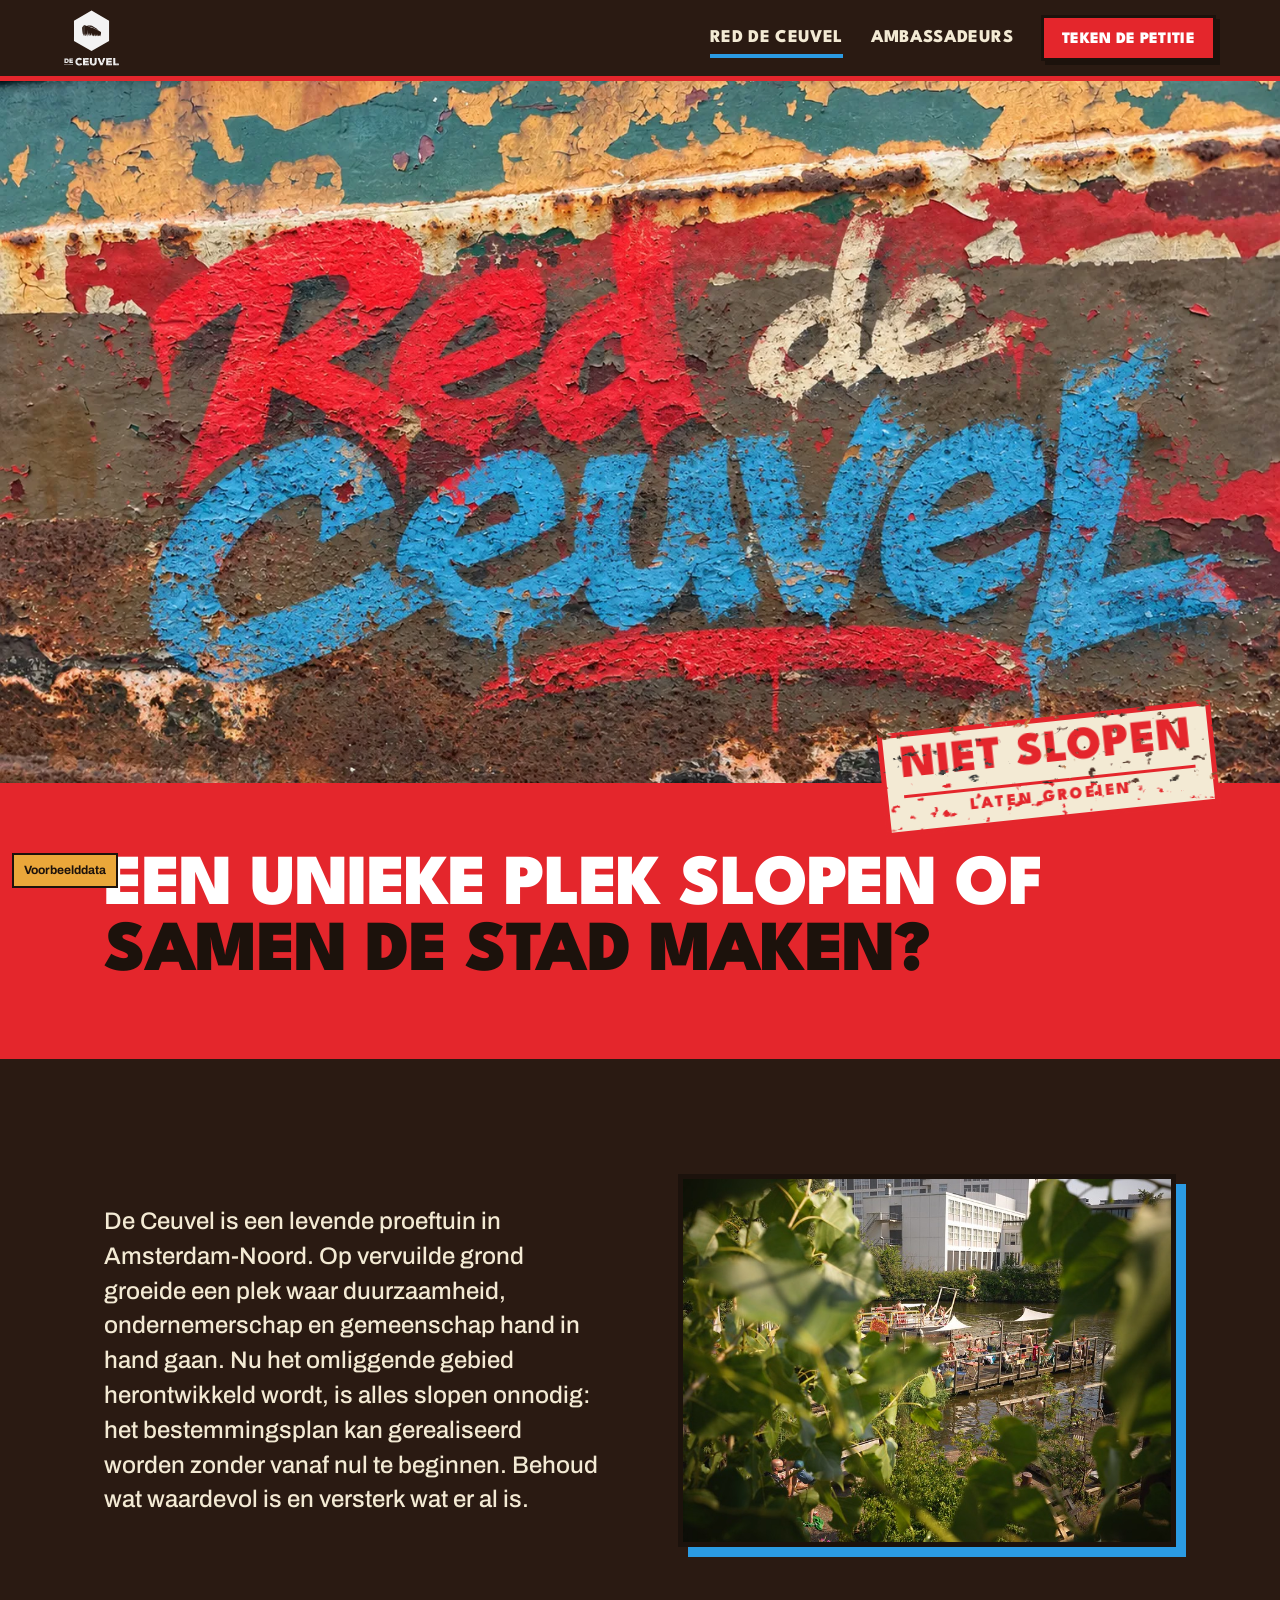
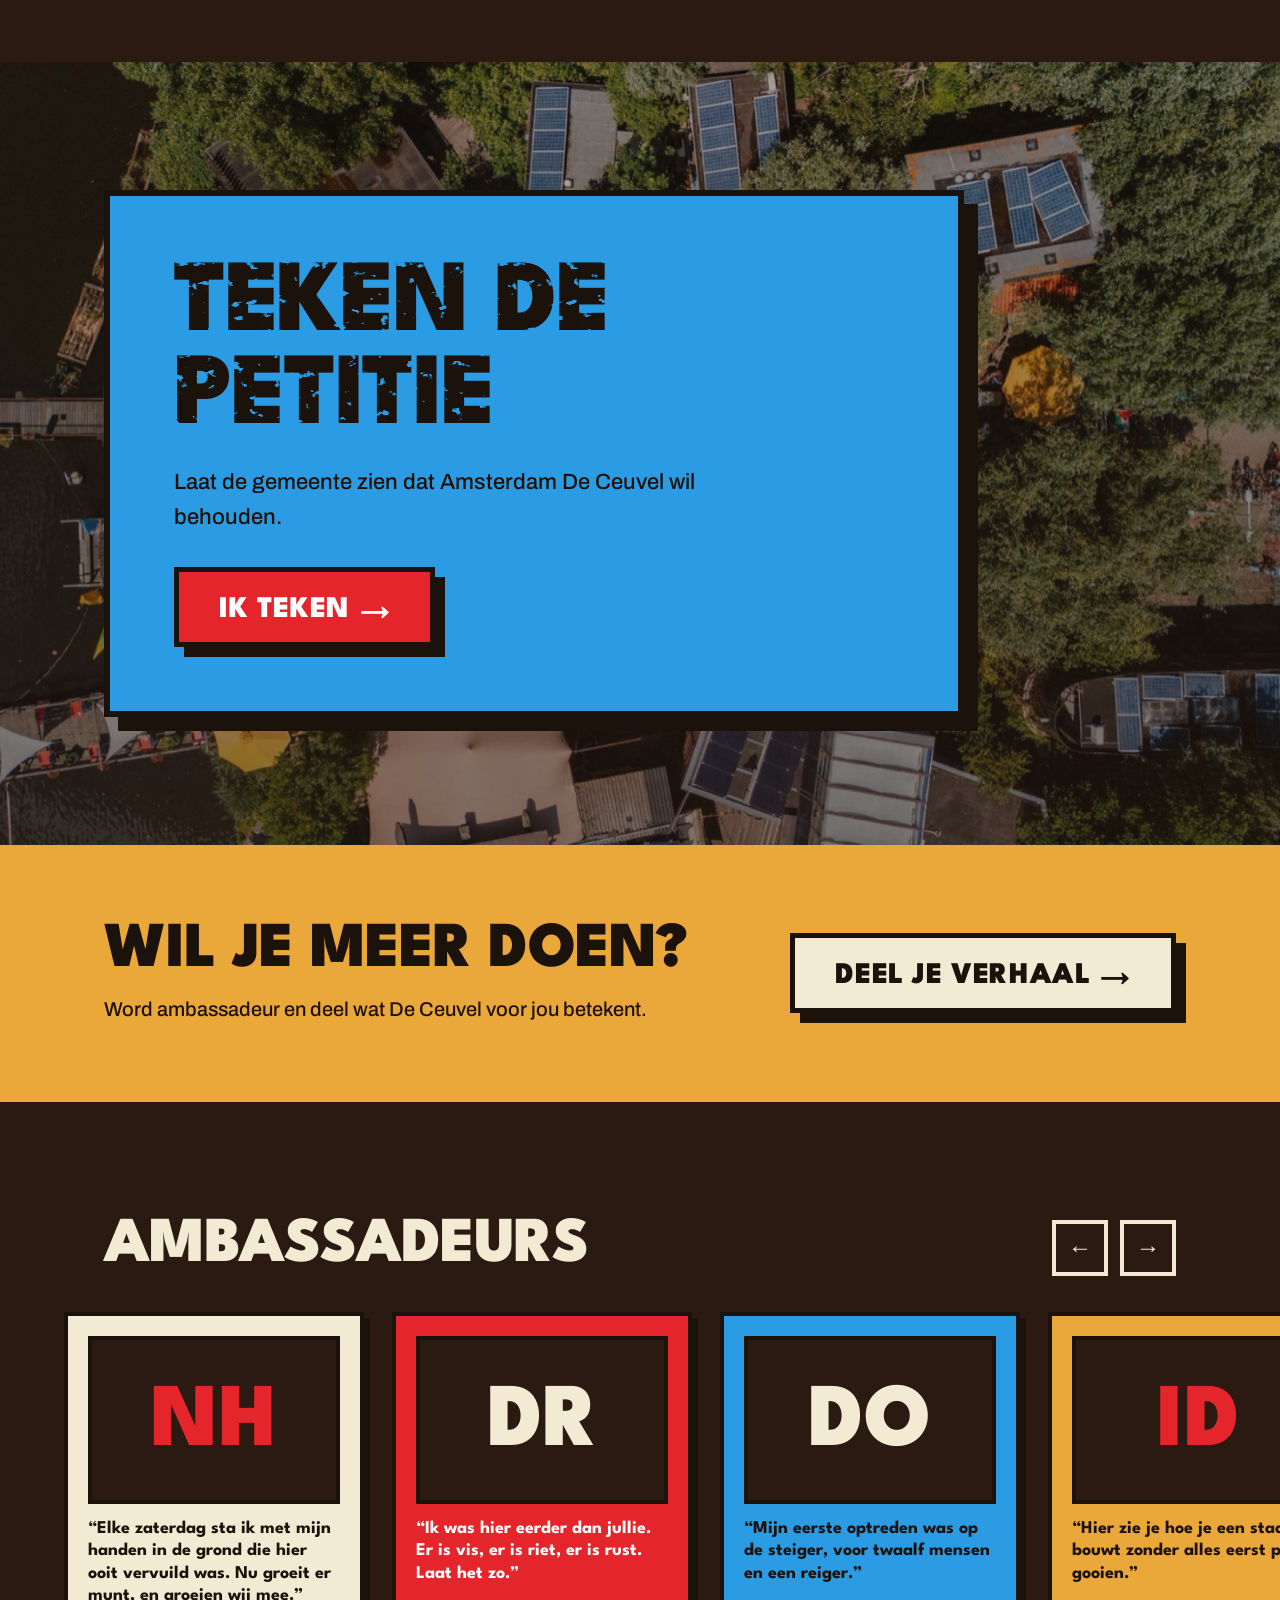
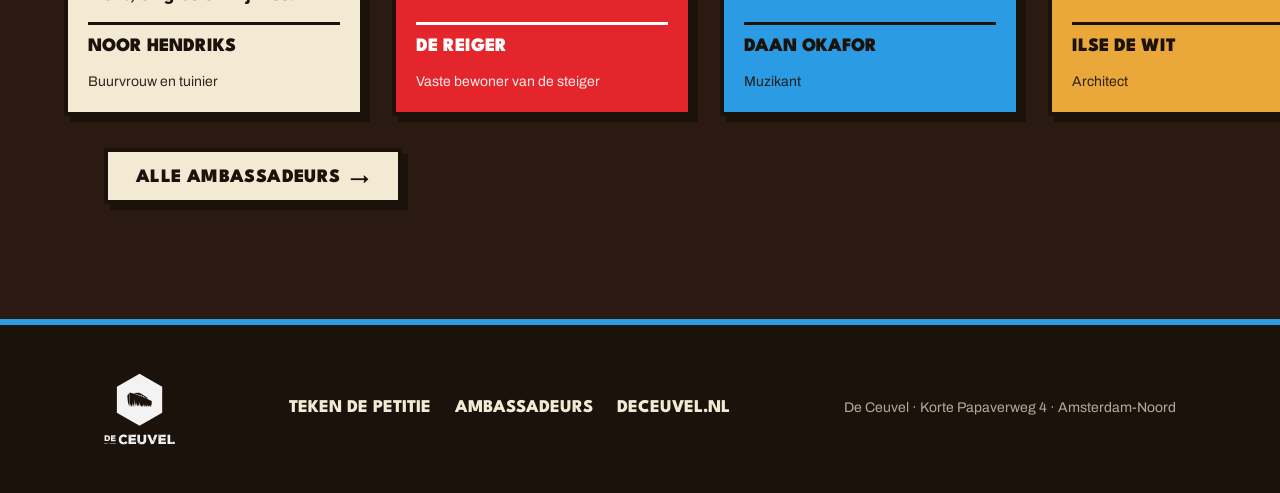
==== commit fa3ea778: "Verhaaltekst home: context herontwikkeling omliggend gebied Co-Authored-By: Claude Opus 5.5 <noreply" ====
--- a/index.html
+++ b/index.html
@@ -30,7 +30,7 @@
 
   <section class="sectie">
     <div class="binnen verhaal">
-      <p class="lead opkomst">De Ceuvel is een levende proeftuin in Amsterdam-Noord. Op vervuilde grond groeide een plek waar duurzaamheid, ondernemerschap en gemeenschap hand in hand gaan. Alles slopen is onnodig: het bestemmingsplan kan gerealiseerd worden zonder vanaf nul te beginnen. Behoud wat waardevol is en versterk wat er al is.</p>
+      <p class="lead opkomst">De Ceuvel is een levende proeftuin in Amsterdam-Noord. Op vervuilde grond groeide een plek waar duurzaamheid, ondernemerschap en gemeenschap hand in hand gaan. Nu het omliggende gebied herontwikkeld wordt, is alles slopen onnodig: het bestemmingsplan kan gerealiseerd worden zonder vanaf nul te beginnen. Behoud wat waardevol is en versterk wat er al is.</p>
       <img class="opkomst" src="assets/img/foto/terras.jpg" alt="Mensen op de steigers van De Ceuvel aan het water" loading="lazy">
     </div>
   </section>
